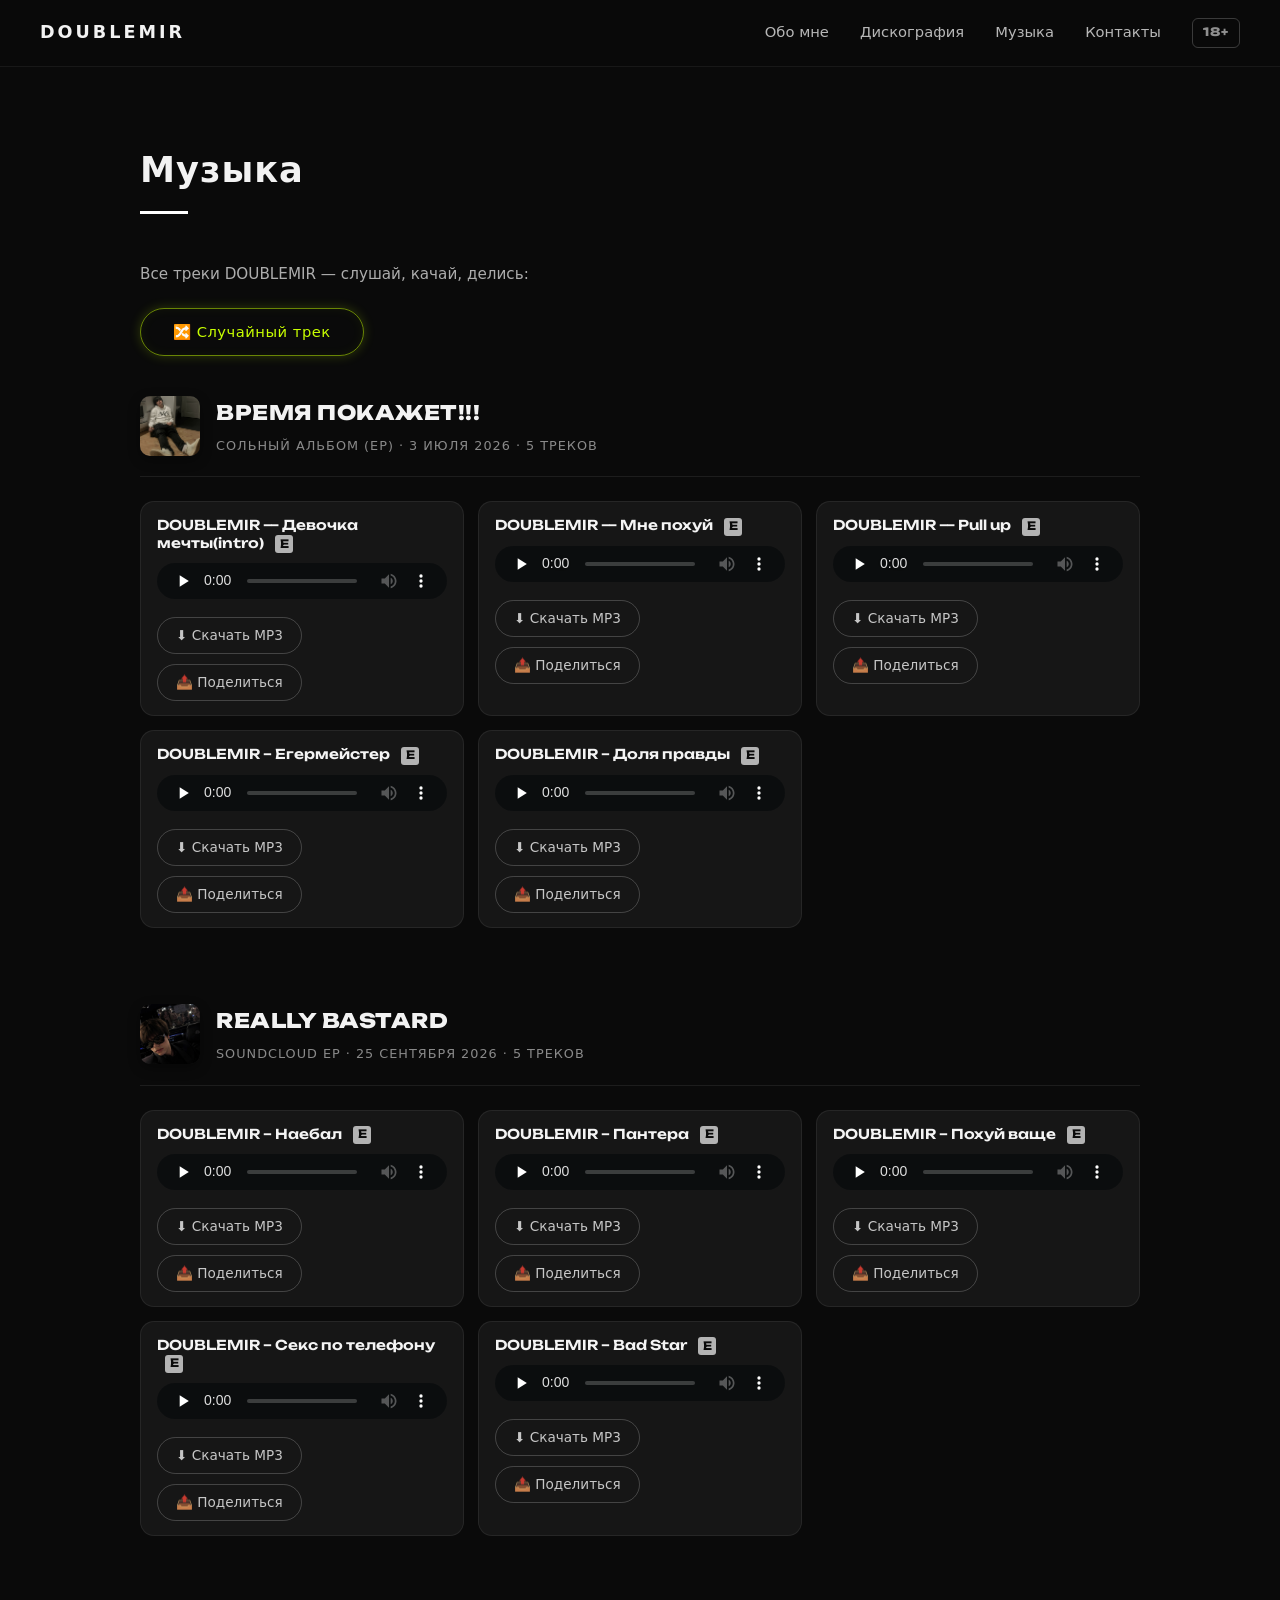
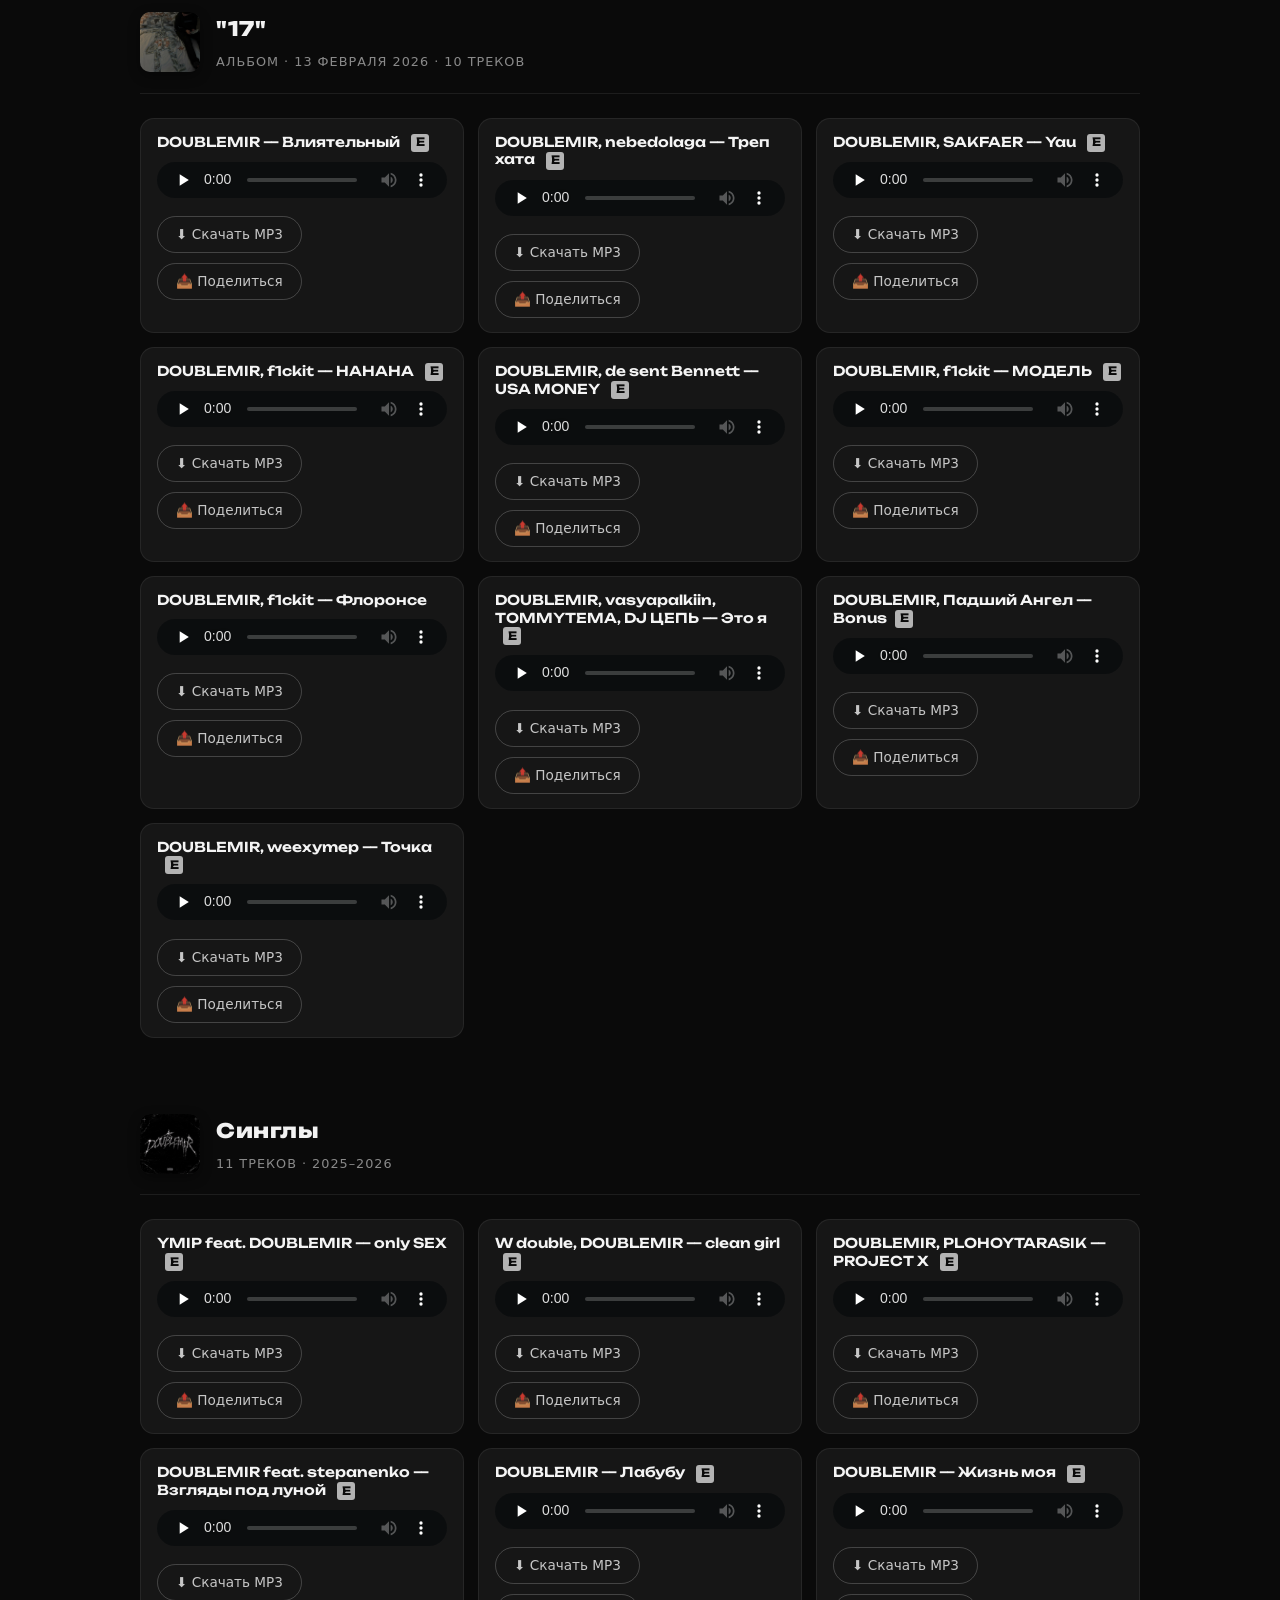
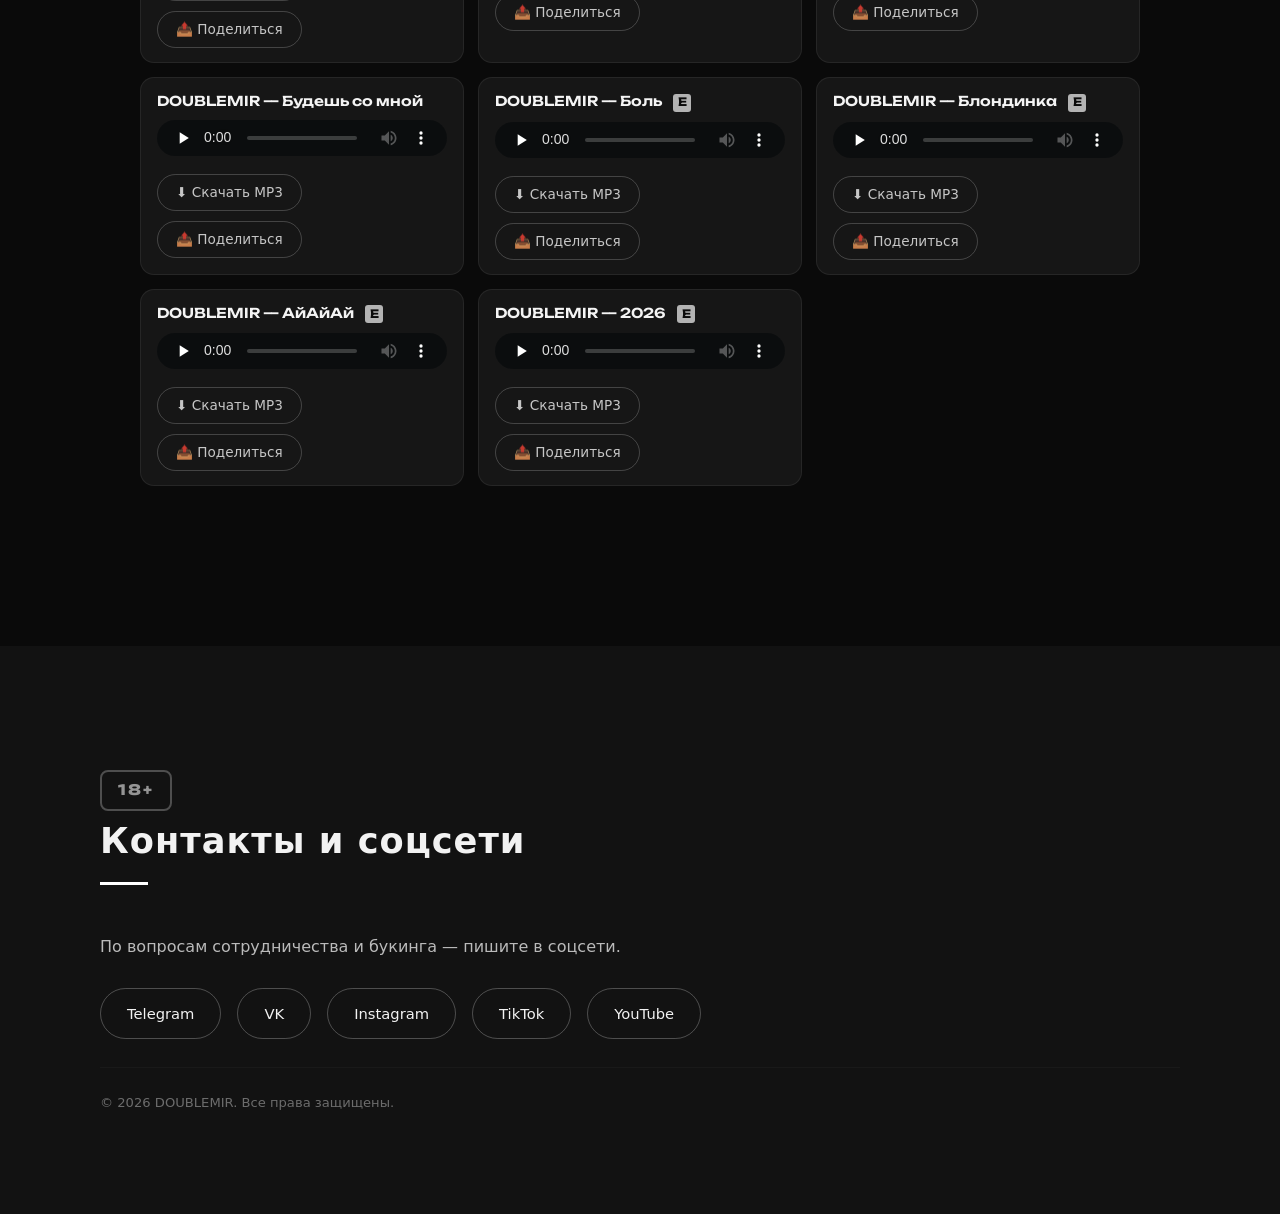
==== music.html @ ebfa1e66 "Update music.html" ====
<!DOCTYPE html>
<html lang="ru">
<head>
  <meta charset="UTF-8">
  <meta name="robots" content="noindex, nofollow">
  <meta name="rating" content="mature">
  <meta itemprop="minAge" content="18">
  <meta name="viewport" content="width=device-width, initial-scale=1.0">
  <title>Музыка — DOUBLEMIR INFO</title>
  <meta name="description" content="Слушать все треки DOUBLEMIR INFO. Скачать MP3, поделиться.">
  <link rel="preconnect" href="https://fonts.googleapis.com">
  <link rel="preconnect" href="https://fonts.gstatic.com" crossorigin>
  <link href="https://fonts.googleapis.com/css2?family=Unbounded:wght@400;600;800;900&family=Inter:wght@400;500;600&display=swap" rel="stylesheet">
  <link rel="stylesheet" href="style.css">
</head>
<body>
<div class="scroll-progress"></div>

<!-- ШАПКА -->
<header class="nav">
  <a href="index.html" class="logo">DOUBLEMIR</a>
  <nav>
    <a href="index.html#about">Обо мне</a>
    <a href="index.html#discography">Дискография</a>
    <a href="music.html">Музыка</a>
    <a href="index.html#contact">Контакты</a>
    <span class="age-mark-nav">18+</span>
  </nav>
</header>

<!-- МУЗЫКА -->
<section class="section reveal" style="padding-top: 140px;">
  <h2>Музыка</h2>
  <p class="platforms-label">Все треки DOUBLEMIR — слушай, качай, делись:</p>
  <button id="randomTrack" class="random-btn">🔀 Случайный трек</button>

 <!-- ВРЕМЯ ПОКАЖЕТ!!! -->
  <div class="album-block">
    <div class="album-header">
      <div class="album-header-cover">
        <img src="img/m1000x1000 (1).jpg" alt="Обложка ВРЕМЯ ПОКАЖЕТ!!!">
      </div>
      <div class="album-header-info">
        <h3>ВРЕМЯ ПОКАЖЕТ!!!</h3>
        <p class="album-meta">Сольный альбом (EP) · 3 июля 2026 · 5 треков</p>
      </div>
    </div>
    <div class="tracklist">
      <div class="track" id="devochka mechty (Intro)">
        <p class="track-title">DOUBLEMIR — Девочка мечты(intro) <span class="explicit">E</span></p>
        <p class="track-plays" data-plays-for="devochka mechty (Intro)"></p>
        <div class="eq"><span></span><span></span><span></span><span></span></div>
        <audio controls preload="none"><source src="audio2/DOUBLEMIR — Девочка мечты.mp3" type="audio/mpeg"></audio>
        <a href="audio2/DOUBLEMIR — Девочка мечты.mp3" download="DOUBLEMIR — Девочка мечты.mp3" class="download-btn">⬇ Скачать MP3</a>
        <button class="share-btn" onclick="shareTrack('Девочка мечты(intro)')">📤 Поделиться</button>
      </div>
      <div class="track" id="mne poxyi">
        <p class="track-title">DOUBLEMIR — Мне похуй <span class="explicit">E</span></p>
        <p class="track-plays" data-plays-for="mne poxyi"></p>
        <div class="eq"><span></span><span></span><span></span><span></span></div>
        <audio controls preload="none"><source src="audio2/DOUBLEMIR — Мне похуй.mp3" type="audio/mpeg"></audio>
        <a href="audio2/DOUBLEMIR — Мне похуй.mp3" download="DOUBLEMIR — Мне похуй.mp3" class="download-btn">⬇ Скачать MP3</a>
        <button class="share-btn" onclick="shareTrack('Мне похуй')">📤 Поделиться</button>
      </div>
      <div class="track" id="Pull Up">
        <p class="track-title">DOUBLEMIR — Pull up <span class="explicit">E</span></p>
        <p class="track-plays" data-plays-for="Pull Up"></p>
        <div class="eq"><span></span><span></span><span></span><span></span></div>
        <audio controls preload="none"><source src="audio2/DOUBLEMIR — Pull up.mp3" type="audio/mpeg"></audio>
        <a href="audio2/DOUBLEMIR — Pull up.mp3" download="DOUBLEMIR — Pull up.mp3" class="download-btn">⬇ Скачать MP3</a>
        <button class="share-btn" onclick="shareTrack('Pull Up')">📤 Поделиться</button>
      </div>
      <div class="track" id="jagermeister">
        <p class="track-title">DOUBLEMIR – Егермейстер <span class="explicit">E</span></p>
        <p class="track-plays" data-plays-for="jagermeister"></p>
        <div class="eq"><span></span><span></span><span></span><span></span></div>
        <audio controls preload="none"><source src="audio2/DOUBLEMIR — Егермейстер.mp3" type="audio/mpeg"></audio>
        <a href="audio2/DOUBLEMIR — Егермейстер.mp3" download="DOUBLEMIR — Егермейстер.mp3" class="download-btn">⬇ Скачать MP3</a>
        <button class="share-btn" onclick="shareTrack('Егермейстер')">📤 Поделиться</button>
      </div>
      <div class="track" id="dolya-pravdy">
        <p class="track-title">DOUBLEMIR – Доля правды <span class="explicit">E</span></p>
        <p class="track-plays" data-plays-for="dolya-pravdy"></p>
        <div class="eq"><span></span><span></span><span></span><span></span></div>
        <audio controls preload="none"><source src="audio2/DOUBLEMIR — Доля правды.mp3" type="audio/mpeg"></audio>
        <a href="audio2/DOUBLEMIR — Доля правды.mp3" download="DOUBLEMIR — Доля правды.mp3" class="download-btn">⬇ Скачать MP3</a>
        <button class="share-btn" onclick="shareTrack('Доля правды')">📤 Поделиться</button>
      </div>
    </div>
  </div>

  <!-- REALLY BASTARD -->
  <div class="album-block">
    <div class="album-header">
      <div class="album-header-cover">
        <img src="img/54452604-b8d2-4164-8fcb-5f3a66c9eb6f.jpg" alt="Обложка REALLY BASTARD">
      </div>
      <div class="album-header-info">
        <h3>REALLY BASTARD</h3>
        <p class="album-meta">SoundCloud EP · 25 сентября 2026 · 5 треков</p>
      </div>
    </div>
    <div class="tracklist">
      <div class="track" id="naebal">
        <p class="track-title">DOUBLEMIR – Наебал <span class="explicit">E</span></p>
        <p class="track-plays" data-plays-for="naebal"></p>
        <div class="eq"><span></span><span></span><span></span><span></span></div>
        <audio controls preload="none"><source src="audio2/DOUBLEMIR – Наебал.mp3" type="audio/mpeg"></audio>
        <a href="audio2/DOUBLEMIR – Наебал.mp3" download="DOUBLEMIR – Наебал.mp3" class="download-btn">⬇ Скачать MP3</a>
        <button class="share-btn" onclick="shareTrack('Наебал')">📤 Поделиться</button>
      </div>
      <div class="track" id="pantera">
        <p class="track-title">DOUBLEMIR – Пантера <span class="explicit">E</span></p>
        <p class="track-plays" data-plays-for="pantera"></p>
        <div class="eq"><span></span><span></span><span></span><span></span></div>
        <audio controls preload="none"><source src="audio2/DOUBLEMIR – Пантера.mp3" type="audio/mpeg"></audio>
        <a href="audio2/DOUBLEMIR – Пантера.mp3" download="DOUBLEMIR – Пантера.mp3" class="download-btn">⬇ Скачать MP3</a>
        <button class="share-btn" onclick="shareTrack('Пантера')">📤 Поделиться</button>
      </div>
      <div class="track" id="pohuy-vashe">
        <p class="track-title">DOUBLEMIR – Похуй ваще <span class="explicit">E</span></p>
        <p class="track-plays" data-plays-for="pohuy-vashe"></p>
        <div class="eq"><span></span><span></span><span></span><span></span></div>
        <audio controls preload="none"><source src="audio1/DOUBLEMIR – Похуй ваще.mp3" type="audio/mpeg"></audio>
        <a href="audio1/DOUBLEMIR – Похуй ваще.mp3" download="DOUBLEMIR – Похуй ваще.mp3" class="download-btn">⬇ Скачать MP3</a>
        <button class="share-btn" onclick="shareTrack('Похуй ваще')">📤 Поделиться</button>
      </div>
      <div class="track" id="sex-phone">
        <p class="track-title">DOUBLEMIR – Секс по телефону <span class="explicit">E</span></p>
        <p class="track-plays" data-plays-for="sex-phone"></p>
        <div class="eq"><span></span><span></span><span></span><span></span></div>
        <audio controls preload="none"><source src="audio1/DOUBLEMIR – Секс по телефону.mp3" type="audio/mpeg"></audio>
        <a href="audio1/DOUBLEMIR – Секс по телефону.mp3" download="DOUBLEMIR – Секс по телефону.mp3" class="download-btn">⬇ Скачать MP3</a>
        <button class="share-btn" onclick="shareTrack('Секс по телефону')">📤 Поделиться</button>
      </div>
      <div class="track" id="bad-star">
        <p class="track-title">DOUBLEMIR – Bad Star <span class="explicit">E</span></p>
        <p class="track-plays" data-plays-for="bad-star"></p>
        <div class="eq"><span></span><span></span><span></span><span></span></div>
        <audio controls preload="none"><source src="audio2/DOUBLEMIR – Bad Star.mp3" type="audio/mpeg"></audio>
        <a href="audio2/DOUBLEMIR – Bad Star.mp3" download="DOUBLEMIR – Bad Star.mp3" class="download-btn">⬇ Скачать MP3</a>
        <button class="share-btn" onclick="shareTrack('Bad Star')">📤 Поделиться</button>
      </div>
    </div>
  </div>

 <!-- "17" -->
  <div class="album-block">
    <div class="album-header">
      <div class="album-header-cover">
        <img src="img/m1000x1000 (5).jpg" alt="Альбом "17" ">
      </div>
      <div class="album-header-info">
        <h3>"17"</h3>
        <p class="album-meta"> Альбом · 13 февраля 2026 · 10 треков </p>
      </div>
    </div>
    <div class="tracklist">
      <div class="track" id="vliyatelny">
        <p class="track-title">DOUBLEMIR — Влиятельный <span class="explicit">E</span></p>
        <p class="track-plays" data-plays-for="vliyatelny"></p>
        <div class="eq"><span></span><span></span><span></span><span></span></div>
        <audio controls preload="none"><source src="audio2/DOUBLEMIR — Влиятельный.mp3" type="audio/mpeg"></audio>
        <a href="audio2/DOUBLEMIR — Влиятельный.mp3" download="DOUBLEMIR — Влиятельный.mp3" class="download-btn">⬇ Скачать MP3</a>
        <button class="share-btn" onclick="shareTrack('Влиятельный')">📤 Поделиться</button>
      </div>
      <div class="track" id="Trap-hata">
        <p class="track-title">DOUBLEMIR, nebedolaga — Треп хата <span class="explicit">E</span></p>
        <p class="track-plays" data-plays-for="Trap-hata"></p>
        <div class="eq"><span></span><span></span><span></span><span></span></div>
        <audio controls preload="none"><source src="audio1/DOUBLEMIR, nebedolaga — Треп хата.mp3" type="audio/mpeg"></audio>
        <a href="audio1/DOUBLEMIR, nebedolaga — Треп хата.mp3" download="DOUBLEMIR, nebedolaga — Треп хата.mp3" class="download-btn">⬇ Скачать MP3</a>
        <button class="share-btn" onclick="shareTrack('Треп хата')">📤 Поделиться</button>
      </div>
      <div class="track" id="Yau">
        <p class="track-title">DOUBLEMIR, SAKFAER — Yau <span class="explicit">E</span></p>
        <p class="track-plays" data-plays-for="Yau"></p>
        <div class="eq"><span></span><span></span><span></span><span></span></div>
        <audio controls preload="none"><source src="audio1/DOUBLEMIR, SAKFAER — Yau.mp3" type="audio/mpeg"></audio>
        <a href="audio1/DOUBLEMIR, SAKFAER — Yau.mp3" download="DOUBLEMIR, SAKFAER — Yau.mp3" class="download-btn">⬇ Скачать MP3</a>
        <button class="share-btn" onclick="shareTrack('Yau')">📤 Поделиться</button>
      </div>
      <div class="track" id="HAHAHA">
        <p class="track-title">DOUBLEMIR, f1ckit — HAHAHA <span class="explicit">E</span></p>
        <p class="track-plays" data-plays-for="HAHAHA"></p>
        <div class="eq"><span></span><span></span><span></span><span></span></div>
        <audio controls preload="none"><source src="audio1/DOUBLEMIR, f1ckit — HAHAHA.mp3" type="audio/mpeg"></audio>
        <a href="audio1/DOUBLEMIR, f1ckit — HAHAHA.mp3" download="DOUBLEMIR, f1ckit — HAHAHA.mp3" class="download-btn">⬇ Скачать MP3</a>
        <button class="share-btn" onclick="shareTrack('HAHAHA')">📤 Поделиться</button>
      </div>
      <div class="track" id="USA-MONEY">
        <p class="track-title">DOUBLEMIR, de sent Bennett — USA MONEY <span class="explicit">E</span></p>
        <p class="track-plays" data-plays-for="USA-MONEY"></p>
        <div class="eq"><span></span><span></span><span></span><span></span></div>
        <audio controls preload="none"><source src="audio1/DOUBLEMIR, de sent Bennett — USA MONEY.mp3" type="audio/mpeg"></audio>
        <a href="audio1/DOUBLEMIR, de sent Bennett — USA MONEY.mp3" download="DOUBLEMIR, de sent Bennett — USA MONEY.mp3" class="download-btn">⬇ Скачать MP3</a>
        <button class="share-btn" onclick="shareTrack('USA MONEY')">📤 Поделиться</button>
      </div>
      <div class="track" id="Model">
        <p class="track-title">DOUBLEMIR, f1ckit — МОДЕЛЬ <span class="explicit">E</span></p>
        <p class="track-plays" data-plays-for="Model"></p>
        <div class="eq"><span></span><span></span><span></span><span></span></div>
        <audio controls preload="none"><source src="audio1/DOUBLEMIR, f1ckit — МОДЕЛЬ.mp3" type="audio/mpeg"></audio>
        <a href="audio1/DOUBLEMIR, f1ckit — МОДЕЛЬ.mp3" download="DOUBLEMIR, f1ckit — МОДЕЛЬ.mp3" class="download-btn">⬇ Скачать MP3</a>
        <button class="share-btn" onclick="shareTrack('МОДЕЛЬ')">📤 Поделиться</button>
      </div>
      <div class="track" id="floronce">
        <p class="track-title">DOUBLEMIR, f1ckit — Флоронсе</p>
        <p class="track-plays" data-plays-for="floronce"></p>
        <div class="eq"><span></span><span></span><span></span><span></span></div>
        <audio controls preload="none"><source src="audio1/DOUBLEMIR, f1ckit — Флоронсе.mp3" type="audio/mpeg"></audio>
        <a href="audio1/DOUBLEMIR, f1ckit — Флоронсе.mp3" download="DOUBLEMIR, f1ckit — Флоронсе.mp3" class="download-btn">⬇ Скачать MP3</a>
        <button class="share-btn" onclick="shareTrack('Флоронсе')">📤 Поделиться</button>
      </div>
      <div class="track" id="Eto-Ya">
        <p class="track-title">DOUBLEMIR, vasyapalkiin, TOMMYTEMA, DJ ЦЕПЬ — Это я <span class="explicit">E</span></p>
        <p class="track-plays" data-plays-for="Eto-Ya"></p>
        <div class="eq"><span></span><span></span><span></span><span></span></div>
        <audio controls preload="none"><source src="audio1/DOUBLEMIR, vasyapalkiin, TOMMYTEMA, DJ ЦЕПЬ — Это я.mp3" type="audio/mpeg"></audio>
        <a href="audio1/DOUBLEMIR, vasyapalkiin, TOMMYTEMA, DJ ЦЕПЬ — Это я.mp3" download="DOUBLEMIR, vasyapalkiin, TOMMYTEMA, DJ ЦЕПЬ — Это я.mp3" class="download-btn">⬇ Скачать MP3</a>
        <button class="share-btn" onclick="shareTrack('Это я')">📤 Поделиться</button>
      </div>
      <div class="track" id="Bonus">
        <p class="track-title">DOUBLEMIR, Падший Ангел — Bonus<span class="explicit">E</span></p>
        <p class="track-plays" data-plays-for="Bonus"></p>
        <div class="eq"><span></span><span></span><span></span><span></span></div>
        <audio controls preload="none"><source src="audio1/DOUBLEMIR, Падший Ангел — Bonus.mp3" type="audio/mpeg"></audio>
        <a href="audio1/DOUBLEMIR, Падший Ангел — Bonus.mp3" download="DOUBLEMIR, Падший Ангел — Bonus.mp3" class="download-btn">⬇ Скачать MP3</a>
        <button class="share-btn" onclick="shareTrack('Bonus')">📤 Поделиться</button>
      </div>
      <div class="track" id="Tochka">
        <p class="track-title">DOUBLEMIR, weexymep — Точка <span class="explicit">E</span></p>
        <p class="track-plays" data-plays-for="Tochka"></p>
        <div class="eq"><span></span><span></span><span></span><span></span></div>
        <audio controls preload="none"><source src="audio1/DOUBLEMIR, weexymep — Точка.mp3" type="audio/mpeg"></audio>
        <a href="audio1/DOUBLEMIR, weexymep — Точка.mp3" download="DOUBLEMIR, weexymep — Точка.mp3" class="download-btn">⬇ Скачать MP3</a>
        <button class="share-btn" onclick="shareTrack('Точка')">📤 Поделиться</button>
      </div>
    </div>
  </div>


  <!-- СИНГЛЫ -->
  <div class="album-block">
    <div class="album-header">
      <div class="album-header-cover">
        <img src="img/02a296e0-8867-411d-be57-127badee07aa.jpg" alt="Синглы DOUBLEMIR INFO">
      </div>
      <div class="album-header-info">
        <h3>Синглы</h3>
        <p class="album-meta">11 треков · 2025–2026</p>
      </div>
    </div>
    <div class="tracklist">
      <div class="track" id="only-sex">
        <p class="track-title">YMIP feat. DOUBLEMIR — only SEX <span class="explicit">E</span></p>
        <p class="track-plays" data-plays-for="only-sex"></p>
        <div class="eq"><span></span><span></span><span></span><span></span></div>
        <audio controls preload="none"><source src="audio1/YMIP feat. DOUBLEMIR — only SEX.mp3" type="audio/mpeg"></audio>
        <a href="audio1/YMIP feat. DOUBLEMIR — only SEX.mp3" download="DOUBLEMIR - only SEX.mp3" class="download-btn">⬇ Скачать MP3</a>
        <button class="share-btn" onclick="shareTrack('YMIP feat. DOUBLEMIR — only SEX')">📤 Поделиться</button>
      </div>
      <div class="track" id="clean-girl">
        <p class="track-title">W double, DOUBLEMIR — clean girl <span class="explicit">E</span></p>
        <p class="track-plays" data-plays-for="clean-girl"></p>
        <div class="eq"><span></span><span></span><span></span><span></span></div>
        <audio controls preload="none"><source src="audio1/W double, DOUBLEMIR — clean girl.mp3" type="audio/mpeg"></audio>
        <a href="audio1/W double, DOUBLEMIR — clean girl.mp3" download="DOUBLEMIR - clean girl.mp3" class="download-btn">⬇ Скачать MP3</a>
        <button class="share-btn" onclick="shareTrack('W double, DOUBLEMIR — clean girl')">📤 Поделиться</button>
      </div>
      <div class="track" id="project-x">
        <p class="track-title">DOUBLEMIR, PLOHOYTARASIK — PROJECT X <span class="explicit">E</span></p>
        <p class="track-plays" data-plays-for="project-x"></p>
        <div class="eq"><span></span><span></span><span></span><span></span></div>
        <audio controls preload="none"><source src="audio1/DOUBLEMIR, PLOHOYTARASIK — PROJECT X.mp3" type="audio/mpeg"></audio>
        <a href="audio1/DOUBLEMIR, PLOHOYTARASIK — PROJECT X.mp3" download="DOUBLEMIR - PROJECT X.mp3" class="download-btn">⬇ Скачать MP3</a>
        <button class="share-btn" onclick="shareTrack('DOUBLEMIR, PLOHOYTARASIK — PROJECT X')">📤 Поделиться</button>
      </div>
      <div class="track" id="vzglyady">
        <p class="track-title">DOUBLEMIR feat. stepanenko — Взгляды под луной <span class="explicit">E</span></p>
        <p class="track-plays" data-plays-for="vzglyady"></p>
        <div class="eq"><span></span><span></span><span></span><span></span></div>
        <audio controls preload="none"><source src="audio1/DOUBLEMIR feat. stepanenko — Взгляды под луной.mp3" type="audio/mpeg"></audio>
        <a href="audio1/DOUBLEMIR feat. stepanenko — Взгляды под луной.mp3" download="DOUBLEMIR - Взгляды под луной.mp3" class="download-btn">⬇ Скачать MP3</a>
        <button class="share-btn" onclick="shareTrack('DOUBLEMIR feat. stepanenko — Взгляды под луной')">📤 Поделиться</button>
      </div>
      <div class="track" id="labubu">
        <p class="track-title">DOUBLEMIR — Лабубу <span class="explicit">E</span></p>
        <p class="track-plays" data-plays-for="labubu"></p>
        <div class="eq"><span></span><span></span><span></span><span></span></div>
        <audio controls preload="none"><source src="audio2/DOUBLEMIR — Лабубу.mp3" type="audio/mpeg"></audio>
        <a href="audio2/DOUBLEMIR — Лабубу.mp3" download="DOUBLEMIR - Лабубу.mp3" class="download-btn">⬇ Скачать MP3</a>
        <button class="share-btn" onclick="shareTrack('Лабубу')">📤 Поделиться</button>
      </div>
      <div class="track" id="zhizn-moya">
        <p class="track-title">DOUBLEMIR — Жизнь моя <span class="explicit">E</span></p>
        <p class="track-plays" data-plays-for="zhizn-moya"></p>
        <div class="eq"><span></span><span></span><span></span><span></span></div>
        <audio controls preload="none"><source src="audio2/DOUBLEMIR — Жизнь моя.mp3" type="audio/mpeg"></audio>
        <a href="audio2/DOUBLEMIR — Жизнь моя.mp3" download="DOUBLEMIR - Жизнь моя.mp3" class="download-btn">⬇ Скачать MP3</a>
        <button class="share-btn" onclick="shareTrack('Жизнь моя')">📤 Поделиться</button>
      </div>
      <div class="track" id="budes-so-mnoy">
        <p class="track-title">DOUBLEMIR — Будешь со мной</p>
        <p class="track-plays" data-plays-for="budes-so-mnoy"></p>
        <div class="eq"><span></span><span></span><span></span><span></span></div>
        <audio controls preload="none"><source src="audio2/DOUBLEMIR — Будешь со мной.mp3" type="audio/mpeg"></audio>
        <a href="audio2/DOUBLEMIR — Будешь со мной.mp3" download="DOUBLEMIR - Будешь со мной.mp3" class="download-btn">⬇ Скачать MP3</a>
        <button class="share-btn" onclick="shareTrack('Будешь со мной')">📤 Поделиться</button>
      </div>
      <div class="track" id="bol">
        <p class="track-title">DOUBLEMIR — Боль <span class="explicit">E</span></p>
        <p class="track-plays" data-plays-for="bol"></p>
        <div class="eq"><span></span><span></span><span></span><span></span></div>
        <audio controls preload="none"><source src="audio2/DOUBLEMIR — Боль.mp3" type="audio/mpeg"></audio>
        <a href="audio2/DOUBLEMIR — Боль.mp3" download="DOUBLEMIR - Боль.mp3" class="download-btn">⬇ Скачать MP3</a>
        <button class="share-btn" onclick="shareTrack('Боль')">📤 Поделиться</button>
      </div>
      <div class="track" id="blondinka">
        <p class="track-title">DOUBLEMIR — Блондинка <span class="explicit">E</span></p>
        <p class="track-plays" data-plays-for="blondinka"></p>
        <div class="eq"><span></span><span></span><span></span><span></span></div>
        <audio controls preload="none"><source src="audio2/DOUBLEMIR — Блондинка.mp3" type="audio/mpeg"></audio>
        <a href="audio2/DOUBLEMIR — Блондинка.mp3" download="DOUBLEMIR - Блондинка.mp3" class="download-btn">⬇ Скачать MP3</a>
        <button class="share-btn" onclick="shareTrack('Блондинка')">📤 Поделиться</button>
      </div>
      <div class="track" id="ay-ay-ay">
        <p class="track-title">DOUBLEMIR — АйАйАй <span class="explicit">E</span></p>
        <p class="track-plays" data-plays-for="ay-ay-ay"></p>
        <div class="eq"><span></span><span></span><span></span><span></span></div>
        <audio controls preload="none"><source src="audio2/DOUBLEMIR — АЙ АЙ АЙ.mp3" type="audio/mpeg"></audio>
        <a href="audio2/DOUBLEMIR — АЙ АЙ АЙ.mp3" download="DOUBLEMIR — АЙ АЙ АЙ.mp3" class="download-btn">⬇ Скачать MP3</a>
        <button class="share-btn" onclick="shareTrack('АйАйАй')">📤 Поделиться</button>
      </div>
      <div class="track" id="2026">
        <p class="track-title">DOUBLEMIR — 2026 <span class="explicit">E</span></p>
        <p class="track-plays" data-plays-for="2026"></p>
        <div class="eq"><span></span><span></span><span></span><span></span></div>
        <audio controls preload="none"><source src="audio2/DOUBLEMIR — 2026.mp3" type="audio/mpeg"></audio>
        <a href="audio2/DOUBLEMIR — 2026.mp3" download="DOUBLEMIR - 2026.mp3" class="download-btn">⬇ Скачать MP3</a>
        <button class="share-btn" onclick="shareTrack('2026')">📤 Поделиться</button>
      </div>
    </div>
  </div>

</section>

<!-- ФУТЕР -->
<footer id="contact" class="section dark reveal">
  <p class="age-mark">18+</p>
  <h2>Контакты и соцсети</h2>
  <p class="contact-text">По вопросам сотрудничества и букинга — пишите в соцсети.</p>
  <div class="socials">
    <a href="https://t.me/doublemir" target="_blank" rel="noopener">Telegram</a>
    <a href="https://vk.ru/doublemir" target="_blank" rel="noopener">VK</a>
    <a href="https://www.instagram.com/doublemir_official" target="_blank" rel="noopener">Instagram</a>
    <a href="https://www.tiktok.com/@doublemir1" target="_blank" rel="noopener">TikTok</a>
    <a href="https://youtube.com/@doublemir" target="_blank" rel="noopener">YouTube</a>
  </div>
  <p class="copy">© 2026 DOUBLEMIR. Все права защищены.</p>
</footer>

<button id="toTop" aria-label="Наверх">↑</button>

<!-- СКРИПТЫ -->
<script>
  const players = document.querySelectorAll('audio');
  players.forEach(player => {
    player.addEventListener('play', () => {
      players.forEach(other => {
        if (other !== player) {
          other.pause();
          other.currentTime = 0;
        }
      });
    });
  });
</script>

<script>
  if ('scrollRestoration' in history) {
    history.scrollRestoration = 'manual';
  }

  const revealElements = document.querySelectorAll('.reveal');
  const observer = new IntersectionObserver((entries) => {
    entries.forEach(entry => {
      if (entry.isIntersecting) {
        entry.target.classList.add('visible');
        observer.unobserve(entry.target);
      }
    });
  }, { threshold: 0.15 });
  revealElements.forEach(el => observer.observe(el));

  const progressBar = document.querySelector('.scroll-progress');
  if (progressBar) {
    window.addEventListener('scroll', () => {
      const h = document.documentElement.scrollHeight - window.innerHeight;
      const p = h > 0 ? (window.scrollY / h) * 100 : 0;
      progressBar.style.width = p + '%';
    });
  }

  const toTop = document.getElementById('toTop');
  if (toTop) {
    window.addEventListener('scroll', () => {
      toTop.classList.toggle('show', window.scrollY > 500);
    });
    toTop.addEventListener('click', () => {
      window.scrollTo({ top: 0, behavior: 'smooth' });
    });
  }

  document.querySelectorAll('.track').forEach(track => {
    const audio = track.querySelector('audio');
    if (!audio) return;
    audio.addEventListener('play', () => {
      document.querySelectorAll('.track.playing').forEach(t => t.classList.remove('playing'));
      track.classList.add('playing');
    });
    audio.addEventListener('pause', () => track.classList.remove('playing'));
    audio.addEventListener('ended', () => track.classList.remove('playing'));
  });

  document.querySelectorAll('.track').forEach(track => {
    const audio = track.querySelector('audio');
    const counter = track.querySelector('.track-plays');
    if (!audio || !counter) return;
    const key = 'plays_' + counter.dataset.playsFor;
    const saved = localStorage.getItem(key);
    if (saved) counter.textContent = 'Вы слушали ' + saved + ' раз';
    audio.addEventListener('ended', () => {
      const current = parseInt(localStorage.getItem(key) || '0', 10) + 1;
      localStorage.setItem(key, current);
      counter.textContent = 'Вы слушали ' + current + ' раз';
    });
  });

  (function () {
    const logo = document.querySelector('.logo');
    if (!logo) return;
    let clicks = 0;
    let timer = null;
    logo.style.cursor = 'pointer';
    logo.style.userSelect = 'none';
    logo.addEventListener('click', () => {
      clicks++;
      clearTimeout(timer);
      timer = setTimeout(() => { clicks = 0; }, 3000);
      if (clicks === 5) {
        clicks = 0;
        clearTimeout(timer);
        triggerEasterEgg();
      }
    });

    function triggerEasterEgg() {
      document.body.style.transition = 'filter 0.4s ease';
      document.body.style.filter = 'invert(1) hue-rotate(180deg)';
      const hero = document.querySelector('.hero') || document.querySelector('.section');
      if (!hero) return;
      hero.scrollIntoView({ behavior: 'instant', block: 'start' });

      setTimeout(() => {
        const heroRect = hero.getBoundingClientRect();
        const isMobile = window.innerWidth < 700;
        const zoneLeft = heroRect.left;
        const zoneRight = heroRect.right;
        const zoneTop = heroRect.top;
        const zoneBottom = heroRect.bottom;
        const zoneW = zoneRight - zoneLeft;
        const zoneH = zoneBottom - zoneTop;
        const fontSize = isMobile ? 22 : 40;
        const itemW = fontSize * 3.2;
        const itemH = fontSize * 1.4;
        const pad = 14;
        const total = isMobile ? 8 : 16;
        const placed = [];
        const overlay = document.createElement('div');
        overlay.style.cssText = 'position:fixed;inset:0;pointer-events:none;z-index:999999;overflow:hidden;';
        document.body.appendChild(overlay);

        let attempts = 0;
        while (placed.length < total && attempts < 800) {
          attempts++;
          const x = zoneLeft + itemW / 2 + Math.random() * (zoneW - itemW);
          const y = zoneTop + itemH / 2 + Math.random() * (zoneH - itemH);
          let collision = false;
          for (const p of placed) {
            if (Math.abs(x - p.x) < itemW + pad && Math.abs(y - p.y) < itemH + pad) {
              collision = true;
              break;
            }
          }
          if (!collision) placed.push({ x, y });
        }
        placed.sort(() => Math.random() - 0.5);
        placed.forEach((pos, i) => {
          const el = document.createElement('div');
          el.textContent = 'GOAT';
          el.style.position = 'fixed';
          el.style.left = pos.x + 'px';
          el.style.top = pos.y + 'px';
          el.style.fontFamily = "'Unbounded', sans-serif";
          el.style.fontSize = fontSize + 'px';
          el.style.fontWeight = '900';
          el.style.letterSpacing = '4px';
          el.style.color = '#c8ff00';
          el.style.textShadow = '0 0 25px rgba(200,255,0,0.95), 0 0 50px rgba(200,255,0,0.6)';
          el.style.opacity = '0';
          el.style.transform = 'translate(-50%, -50%) scale(0.2) rotate(' + (Math.random() * 80 - 40) + 'deg)';
          el.style.transition = 'opacity 0.4s ease, transform 0.8s cubic-bezier(0.34,1.56,0.64,1)';
          el.style.whiteSpace = 'nowrap';
          el.style.pointerEvents = 'none';
          el.style.zIndex = '999999';
          overlay.appendChild(el);
          setTimeout(() => {
            el.style.opacity = '1';
            el.style.transform = 'translate(-50%, -50%) scale(1) rotate(' + (Math.random() * 80 - 40) + 'deg)';
          }, i * 80 + Math.random() * 120);
        });
        setTimeout(() => {
          document.body.style.filter = '';
          overlay.style.transition = 'opacity 0.5s';
          overlay.style.opacity = '0';
          setTimeout(() => overlay.remove(), 500);
        }, 2500);
      }, 50);
    }
  })();

  let shuffleMode = false;
  let shuffleQueue = [];
  let switching = false;

  function getAllTracks() {
    return Array.from(document.querySelectorAll('.track'));
  }

  function playTrackAuto(track) {
    if (!track) return;
    switching = true;
    track.scrollIntoView({ behavior: 'smooth', block: 'center' });
    document.querySelectorAll('audio').forEach(a => {
      if (a !== track.querySelector('audio')) {
        a.pause();
        a.currentTime = 0;
      }
    });
    setTimeout(() => {
      const audio = track.querySelector('audio');
      if (audio) {
        audio.currentTime = 0;
        audio.play().catch(() => {});
      }
      switching = false;
    }, 500);
  }

  function shuffleArray(arr) {
    const a = arr.slice();
    for (let i = a.length - 1; i > 0; i--) {
      const j = Math.floor(Math.random() * (i + 1));
      [a[i], a[j]] = [a[j], a[i]];
    }
    return a;
  }

  getAllTracks().forEach(track => {
    const audio = track.querySelector('audio');
    if (!audio) return;
    audio.addEventListener('ended', () => {
      if (switching) return;
      const tracks = getAllTracks();
      if (shuffleMode) {
        let next = shuffleQueue.shift();
        if (!next) {
          const others = tracks.filter(t => t !== track);
          shuffleQueue = shuffleArray(others);
          next = shuffleQueue.shift();
        }
        playTrackAuto(next || tracks[0]);
      } else {
        const idx = tracks.indexOf(track);
        const next = tracks[idx + 1] || tracks[0];
        playTrackAuto(next);
      }
    });
  });

  const randomBtn = document.getElementById('randomTrack');
  if (randomBtn) {
    const newBtn = randomBtn.cloneNode(true);
    randomBtn.parentNode.replaceChild(newBtn, randomBtn);
    newBtn.addEventListener('click', () => {
      shuffleMode = true;
      const tracks = getAllTracks();
      if (!tracks.length) return;
      const first = tracks[Math.floor(Math.random() * tracks.length)];
      const others = tracks.filter(t => t !== first);
      shuffleQueue = shuffleArray(others);
      playTrackAuto(first);
    });
  }

  /* Выключаем shuffle ТОЛЬКО при клике на название трека */
getAllTracks().forEach(track => {
  const title = track.querySelector('.track-title');
  if (!title) return;
  title.addEventListener('click', () => {
    shuffleMode = false;
    shuffleQueue = [];
    const btn = document.getElementById('randomTrack');
    if (btn) btn.classList.remove('active');
  });
});

  function shareTrack(trackName) {
    const anchorMap = {
      'Наебал': 'naebal',
      'Пантера': 'pantera',
      'Похуй ваще': 'pohuy-vashe',
      'Секс по телефону': 'sex-phone',
      'Bad Star': 'bad-star',
      'YMIP feat. DOUBLEMIR — only SEX': 'only-sex',
      'W double, DOUBLEMIR — clean girl': 'clean-girl',
      'DOUBLEMIR, PLOHOYTARASIK — PROJECT X': 'project-x',
      'DOUBLEMIR feat. stepanenko — Взгляды под луной': 'vzglyady',
      'Лабубу': 'labubu',
      'Жизнь моя': 'zhizn-moya',
      'Будешь со мной': 'budes-so-mnoy',
      'Боль': 'bol',
      'Блондинка': 'blondinka',
      'АйАйАй': 'ay-ay-ay',
      '2026': '2026'
    };
    const anchor = anchorMap[trackName] || '';
    const baseUrl = window.location.origin + window.location.pathname;
    const url = anchor ? baseUrl + '#' + anchor : baseUrl;
    const text = 'Слушай «' + trackName + '» — DOUBLEMIR INFO';
    const fullText = text + '\n' + url;

    const isMobile = /Android|iPhone|iPad|iPod/i.test(navigator.userAgent);
    const isYandex = /YaBrowser/i.test(navigator.userAgent);
    if (isMobile && !isYandex && navigator.share) {
      navigator.share({
        title: 'DOUBLEMIR INFO — ' + trackName,
        text: text,
        url: url
      }).catch(() => {});
      return;
    }
    if (navigator.clipboard && navigator.clipboard.writeText) {
      navigator.clipboard.writeText(fullText).then(() => {
        showCopied(trackName);
      }).catch(() => {
        fallbackCopy(fullText, trackName);
      });
      return;
    }
    fallbackCopy(fullText, trackName);
  }

  function showCopied(trackName) {
    const buttons = document.querySelectorAll('.share-btn');
    buttons.forEach(btn => {
      if (btn.textContent.includes('Поделиться') &&
          btn.getAttribute('onclick').includes(trackName)) {
        const original = btn.textContent;
        btn.textContent = '✓ Скопировано';
        btn.classList.add('copied');
        setTimeout(() => {
          btn.textContent = original;
          btn.classList.remove('copied');
        }, 1800);
      }
    });
  }

  function fallbackCopy(text, trackName) {
    const ta = document.createElement('textarea');
    ta.value = text;
    ta.style.position = 'fixed';
    ta.style.left = '-9999px';
    ta.style.top = '0';
    document.body.appendChild(ta);
    ta.focus();
    ta.select();
    try {
      const ok = document.execCommand('copy');
      if (ok) {
        showCopied(trackName);
      } else {
        prompt('Скопируйте ссылку:', text);
      }
    } catch (e) {
      prompt('Скопируйте ссылку:', text);
    }
    document.body.removeChild(ta);
  }
</script>
</body>
</html>
---- style.css ----
* {
  margin: 0;
  padding: 0;
  box-sizing: border-box;
}

body {
  font-family: system-ui, -apple-system, "Segoe UI", Roboto, sans-serif;
  background: #0a0a0a;
  color: #f2f2f2;
  line-height: 1.7;
  -webkit-font-smoothing: antialiased;
}

a { color: inherit; text-decoration: none; }
img { max-width: 100%; display: block; }

/* ---------- НАВИГАЦИЯ ---------- */
.nav {
  position: fixed;
  top: 0; left: 0; right: 0;
  display: flex;
  justify-content: space-between;
  align-items: center;
  padding: 18px 40px;
  background: rgba(10, 10, 10, 0.82);
  backdrop-filter: blur(12px);
  border-bottom: 1px solid rgba(255,255,255,0.06);
  z-index: 100;
}

.logo {
  font-weight: 900;
  letter-spacing: 3px;
  font-size: 1.1rem;
}

.nav nav a {
  margin-left: 26px;
  font-size: 0.92rem;
  opacity: 0.75;
  transition: opacity 0.2s;
}

.nav nav a:hover { opacity: 1; }

/* ---------- ГЛАВНЫЙ ЭКРАН ---------- */
.hero {
  height: 100vh;
  min-height: 560px;
  display: flex;
  align-items: center;
  justify-content: center;
  text-align: center;
  background:
    linear-gradient(rgba(0,0,0,0.2), rgba(0,0,0,0.9)),
    url('img/m1000x1000.jpg') center/cover no-repeat,
    #0a0a0a;
}

.hero h1 {
  font-size: clamp(3rem, 12vw, 8rem);
  font-weight: 900;
  letter-spacing: 8px;
  line-height: 1;
  margin-bottom: 18px;
}

.hero p {
  font-size: clamp(0.95rem, 2.2vw, 1.2rem);
  opacity: 0.8;
  margin-bottom: 36px;
  letter-spacing: 2px;
  text-transform: uppercase;
}

.btn {
  display: inline-block;
  padding: 14px 42px;
  border: 2px solid #fff;
  border-radius: 40px;
  font-weight: 600;
  letter-spacing: 1px;
  transition: background 0.25s, color 0.25s;
}

.btn:hover {
  background: #fff;
  color: #0a0a0a;
}

/* ---------- СЕКЦИИ ---------- */
.section {
  padding: 100px 40px;
  max-width: 1080px;
  margin: 0 auto;
}

.section.dark {
  max-width: 100%;
  background: #121212;
  padding-left: max(40px, calc((100% - 1080px) / 2));
  padding-right: max(40px, calc((100% - 1080px) / 2));
}

.section h2 {
  font-size: clamp(1.6rem, 4vw, 2.2rem);
  font-weight: 800;
  letter-spacing: 1px;
  margin-bottom: 48px;
  position: relative;
  padding-bottom: 14px;
}

.section h2::after {
  content: "";
  position: absolute;
  bottom: 0; left: 0;
  width: 48px;
  height: 3px;
  background: #fff;
}

/* ---------- ОБО МНЕ ---------- */
.about {
  display: flex;
  gap: 48px;
  align-items: flex-start;
}

.about img {
  width: 240px;
  border-radius: 16px;
  object-fit: cover;
  flex-shrink: 0;
}

.about-text p {
  margin-bottom: 18px;
  opacity: 0.88;
}

/* ---------- ДИСКОГРАФИЯ ---------- */
.albums {
  display: grid;
  grid-template-columns: repeat(auto-fit, minmax(260px, 1fr));
  gap: 28px;
}

.album-card {
  background: #1a1a1a;
  border: 1px solid rgba(255,255,255,0.06);
  border-radius: 16px;
  padding: 28px 24px;
  transition: transform 0.25s, border-color 0.25s;
}

.album-card:hover {
  transform: translateY(-6px);
  border-color: rgba(255,255,255,0.2);
}

.album-cover {
  width: 100%;
  aspect-ratio: 1;
  border-radius: 12px;
  background: linear-gradient(135deg, #1f1f1f, #2e2e2e);
  display: flex;
  align-items: center;
  justify-content: center;
  font-size: 2.4rem;
  font-weight: 900;
  letter-spacing: 2px;
  margin-bottom: 22px;
  color: rgba(255,255,255,0.35);
}

.album-card h3 {
  font-size: 1.15rem;
  margin-bottom: 6px;
}

.meta {
  font-size: 0.82rem;
  opacity: 0.55;
  margin-bottom: 14px;
  text-transform: uppercase;
  letter-spacing: 1px;
}

.album-card p:last-child {
  font-size: 0.92rem;
  opacity: 0.8;
}

/* ---------- ПЛЕЕР ---------- */
.player {
  margin-bottom: 48px;
  padding: 28px;
  background: #151515;
  border: 1px solid rgba(255,255,255,0.08);
  border-radius: 16px;
}

.player-label {
  font-size: 0.85rem;
  opacity: 0.55;
  margin-bottom: 16px;
  text-transform: uppercase;
  letter-spacing: 1px;
}

audio {
  width: 100%;
  filter: invert(1) hue-rotate(180deg);
  border-radius: 8px;
}

.platforms-label {
  font-size: 0.95rem;
  opacity: 0.7;
  margin-bottom: 20px;
}

.platforms {
  display: flex;
  flex-wrap: wrap;
  gap: 14px;
}

.platform {
  padding: 14px 28px;
  background: #1c1c1c;
  border: 1px solid rgba(255,255,255,0.08);
  border-radius: 12px;
  font-size: 0.92rem;
  font-weight: 500;
  transition: background 0.2s, transform 0.2s;
}

.platform:hover {
  background: #2a2a2a;
  transform: translateY(-2px);
}

/* ---------- КОНТАКТЫ ---------- */
.contact-text {
  opacity: 0.75;
  margin-bottom: 28px;
}

.socials {
  display: flex;
  flex-wrap: wrap;
  gap: 16px;
  margin-bottom: 28px;
}

.socials a {
  padding: 12px 26px;
  border: 1px solid rgba(255,255,255,0.25);
  border-radius: 40px;
  font-size: 0.92rem;
  transition: background 0.2s, color 0.2s;
}

.socials a:hover {
  background: #fff;
  color: #0a0a0a;
}

.email { opacity: 0.85; margin-bottom: 36px; }
.email a { text-decoration: underline; }

.copy {
  font-size: 0.82rem;
  opacity: 0.4;
  border-top: 1px solid rgba(255,255,255,0.08);
  padding-top: 24px;
}

/* ---------- МОБИЛЬНАЯ АДАПТАЦИЯ ---------- */
@media (max-width: 760px) {
  .nav { padding: 14px 18px; }
  .nav nav a { margin-left: 14px; font-size: 0.82rem; }
  .logo { font-size: 0.95rem; letter-spacing: 2px; }

  .section { padding: 72px 20px; }
  .section.dark {
    padding-left: 20px;
    padding-right: 20px;
  }

  .about { flex-direction: column; gap: 28px; }
  .about img { width: 100%; max-width: 320px; }

  .hero h1 { letter-spacing: 4px; }
  .albums { grid-template-columns: 1fr; }

  .platforms { flex-direction: column; }
  .platform { text-align: center; }
}
/* ---------- КОМПАКТНЫЙ СПИСОК ТРЕКОВ ---------- */
.tracklist {
  display: grid;
  grid-template-columns: repeat(auto-fill, minmax(300px, 1fr));
  gap: 14px;
}

.track {
  background: var(--card, #161616);
  border: 1px solid var(--border, rgba(255,255,255,0.07));
  border-radius: 14px;
  padding: 14px 16px;
  transition: background 0.25s, border-color 0.25s;
}

.track:hover {
  background: var(--card-hover, #1d1d1d);
  border-color: rgba(200, 255, 0, 0.25);
}

.track-title {
  font-family: 'Unbounded', sans-serif;
  font-size: 0.85rem;
  font-weight: 600;
  margin-bottom: 10px;
  color: var(--text, #f4f4f4);
  line-height: 1.3;
}

.track audio {
  width: 100%;
  height: 36px;
  filter: invert(1) hue-rotate(180deg);
  border-radius: 8px;
}

@media (max-width: 780px) {
  .tracklist {
    grid-template-columns: 1fr;
  }
}
.download-all {
  display: inline-block;
  margin-top: 24px;
  padding: 14px 32px;
  background: transparent;
  border: 1px solid var(--accent, #c8ff00);
  color: var(--accent, #c8ff00);
  border-radius: 999px;
  font-weight: 600;
  font-size: 0.9rem;
  transition: background 0.25s, color 0.25s;
}

.download-all:hover {
  background: var(--accent, #c8ff00);
  color: #0a0a0a;
}
.age-mark {
  display: inline-block;
  margin-top: 24px;
  padding: 6px 16px;
  border: 2px solid rgba(255,255,255,0.25);
  border-radius: 8px;
  font-family: 'Unbounded', sans-serif;
  font-size: 0.9rem;
  font-weight: 800;
  letter-spacing: 2px;
  color: var(--text-muted, rgba(255,255,255,0.55));
}
.age-mark-nav {
  display: inline-block;
  margin-left: 26px;
  padding: 4px 10px;
  border: 1px solid rgba(255,255,255,0.2);
  border-radius: 6px;
  font-family: 'Unbounded', sans-serif;
  font-size: 0.72rem;
  font-weight: 800;
  letter-spacing: 1px;
  color: var(--text-muted, rgba(255,255,255,0.55));
  vertical-align: middle;
}

@media (max-width: 780px) {
  .age-mark-nav {
    margin: 6px 10px 0;
    font-size: 0.68rem;
  }
}
.animated-title span {
  display: inline-block;
  opacity: 0;
  transform: translateY(40px);
  animation: letterUp 0.6s ease forwards;
  animation-delay: calc(var(--i) * 0.08s);
}

@keyframes letterUp {
  to {
    opacity: 1;
    transform: translateY(0);
  }
}
/* Элементы изначально невидимы и сдвинуты */
.reveal {
  opacity: 0;
  transform: translateY(40px);
  transition: opacity 0.8s ease, transform 0.8s ease;
}

/* Когда элемент появляется в зоне видимости */
.reveal.visible {
  opacity: 1;
  transform: translateY(0);
}

/* Уважение к настройкам доступности */
@media (prefers-reduced-motion: reduce) {
  .reveal {
    opacity: 1;
    transform: none;
    transition: none;
  }
}
.explicit {
  display: inline-flex;
  align-items: center;
  justify-content: center;
  margin-left: 8px;
  width: 18px;
  height: 18px;
  font-size: 0.72rem;
  font-weight: 700;
  color: #0a0a0a;
  background: #b3b3b3;
  border-radius: 3px;
  vertical-align: middle;
}
.age-gate {
  position: fixed;
  inset: 0;
  background: rgba(0, 0, 0, 0.95);
  backdrop-filter: blur(12px);
  -webkit-backdrop-filter: blur(12px);
  z-index: 10000;
  display: flex;
  align-items: center;
  justify-content: center;
  padding: 20px;
  opacity: 1;
  visibility: visible;
  transition: opacity 0.4s, visibility 0.4s;
}

.age-gate.hide {
  opacity: 0;
  visibility: hidden;
  pointer-events: none;
}

.age-gate-box {
  max-width: 460px;
  width: 100%;
  background: #151515;
  border: 1px solid rgba(255, 255, 255, 0.1);
  border-radius: 20px;
  padding: 44px 36px;
  text-align: center;
  box-shadow: 0 30px 80px rgba(0, 0, 0, 0.8);
  animation: ageGateAppear 0.5s ease;
}

@keyframes ageGateAppear {
  from {
    opacity: 0;
    transform: translateY(20px) scale(0.96);
  }
  to {
    opacity: 1;
    transform: translateY(0) scale(1);
  }
}

.age-gate-mark {
  display: inline-flex;
  align-items: center;
  justify-content: center;
  width: 76px;
  height: 76px;
  border-radius: 50%;
  border: 2px solid #fff;
  font-size: 1.5rem;
  font-weight: 900;
  letter-spacing: 1px;
  margin-bottom: 24px;
}

.age-gate-box h2 {
  font-size: 1.4rem;
  font-weight: 800;
  margin-bottom: 14px;
  letter-spacing: 0.5px;
}

.age-gate-box p {
  font-size: 0.95rem;
  line-height: 1.6;
  opacity: 0.7;
  margin-bottom: 30px;
}

.age-gate-buttons {
  display: flex;
  flex-direction: column;
  gap: 12px;
}

.age-gate-buttons button {
  padding: 15px 28px;
  border-radius: 40px;
  font-size: 0.95rem;
  font-weight: 600;
  letter-spacing: 0.5px;
  cursor: pointer;
  transition: all 0.2s;
  font-family: inherit;
}

.age-gate-yes {
  background: #fff;
  color: #0a0a0a;
  border: 2px solid #fff;
}

.age-gate-yes:hover {
  background: transparent;
  color: #fff;
}

.age-gate-no {
  background: transparent;
  color: #fff;
  border: 2px solid rgba(255, 255, 255, 0.2);
}

.age-gate-no:hover {
  border-color: #fff;
}

/* ---------- Экран отказа ---------- */
.age-gate-denied .age-gate-mark-denied {
  border-color: #ff3b3b;
  color: #ff3b3b;
}

.age-gate-denied h2 {
  color: #ff3b3b;
}

.age-gate-back {
  background: #fff;
  color: #0a0a0a;
  border: 2px solid #fff;
  padding: 15px 28px;
  border-radius: 40px;
  font-size: 0.95rem;
  font-weight: 600;
  letter-spacing: 0.5px;
  cursor: pointer;
  transition: all 0.2s;
  font-family: inherit;
  width: 100%;
}

.age-gate-back:hover {
  background: transparent;
  color: #fff;
}

.age-gate-link {
  display: inline-block;
  margin-top: 8px;
  font-size: 0.85rem;
  opacity: 0.5;
  text-decoration: underline;
  transition: opacity 0.2s;
}

.age-gate-link:hover {
  opacity: 1;
}

/* ---------- Мобильная версия ---------- */
@media (max-width: 500px) {
  .age-gate-box {
    padding: 32px 24px;
  }
  .age-gate-mark {
    width: 64px;
    height: 64px;
    font-size: 1.3rem;
  }
  .age-gate-box h2 {
    font-size: 1.2rem;
  }
  .age-gate-box p {
    font-size: 0.9rem;
  }
  .age-gate-buttons button {
    padding: 14px 22px;
    font-size: 0.9rem;
  }
}

/* ---------- БЕГУЩАЯ СТРОКА ---------- */
.marquee {
  overflow: hidden;
  white-space: nowrap;
  padding: 20px 0;
  border-top: 1px solid #1a1a1a;
  border-bottom: 1px solid #1a1a1a;
  background: #0a0a0a;
}

.marquee-track {
  display: inline-block;
  animation: marquee-scroll 25s linear infinite;
  font-size: clamp(1.2rem, 3vw, 1.8rem);
  font-weight: 900;
  letter-spacing: 5px;
  opacity: 0.85;
  text-transform: uppercase;
}

.marquee-track span {
  padding-right: 40px;
}

@keyframes marquee-scroll {
  from { transform: translateX(0); }
  to   { transform: translateX(-33.333%); }
}
/* =========================================
   ПОЛОСА ПРОГРЕССА ПРОКРУТКИ
   ========================================= */
.scroll-progress {
  position: fixed;
  top: 0;
  left: 0;
  height: 2px;
  width: 0%;
  background: linear-gradient(90deg, #888, #fff);
  z-index: 9999;
  transition: width 0.05s linear;
  pointer-events: none;
}

/* =========================================
   КНОПКА «НАВЕРХ»
   ========================================= */
#toTop {
  position: fixed;
  bottom: 30px;
  right: 30px;
  width: 52px;
  height: 52px;
  border-radius: 50%;
  background: #1a1a1a;
  color: #fff;
  border: 1px solid #333;
  font-size: 1.3rem;
  cursor: pointer;
  opacity: 0;
  visibility: hidden;
  transition: opacity 0.3s, visibility 0.3s, transform 0.2s, background 0.2s;
  z-index: 500;
  font-family: inherit;
}

#toTop:hover {
  background: #fff;
  color: #0a0a0a;
  transform: translateY(-3px);
}

#toTop.show {
  opacity: 1;
  visibility: visible;
}

/* =========================================
   ПЛАВНАЯ ПРОКРУТКА ПО ЯКОРЯМ
   ========================================= */
html {
  scroll-behavior: smooth;
}

/* =========================================
   КАСТОМНЫЙ СКРОЛЛБАР
   ========================================= */
::-webkit-scrollbar {
  width: 10px;
}

::-webkit-scrollbar-track {
  background: #0a0a0a;
}

::-webkit-scrollbar-thumb {
  background: #2a2a2a;
  border-radius: 5px;
  border: 2px solid #0a0a0a;
}

::-webkit-scrollbar-thumb:hover {
  background: #444;
}

/* Firefox */
html {
  scrollbar-width: thin;
  scrollbar-color: #2a2a2a #0a0a0a;
}

/* =========================================
   СВЕЧЕНИЕ КАРТОЧЕК ПРИ НАВЕДЕНИИ
   ========================================= */
.track:hover,
.album-card:hover,
.platform:hover {
  box-shadow: 0 0 30px rgba(255, 255, 255, 0.06);
}

/* отдельно для карточек треков — с акцентным оттенком */
.track:hover {
  box-shadow: 0 0 24px rgba(200, 255, 0, 0.08);
}

/* =========================================
   МОБИЛЬНАЯ ВЕРСИЯ
   ========================================= */
@media (max-width: 600px) {
  #toTop {
    width: 46px;
    height: 46px;
    bottom: 20px;
    right: 20px;
    font-size: 1.1rem;
  }
}
/* ---------- ЭКВАЛАЙЗЕР У ИГРАЮЩЕГО ТРЕКА ---------- */
.track {
  position: relative;
}

.eq {
  display: none;
  position: absolute;
  bottom: 14px;
  right: 16px;
  height: 16px;
  align-items: flex-end;
  gap: 3px;
  pointer-events: none;
}

.track.playing .eq {
  display: inline-flex;
}

.eq span {
  display: block;
  width: 3px;
  background: #c8ff00;
  border-radius: 1px;
  height: 4px;
}

.track.playing .eq span {
  animation: eq-bounce 0.8s ease-in-out infinite;
}

.track.playing .eq span:nth-child(1) { animation-delay: 0s; }
.track.playing .eq span:nth-child(2) { animation-delay: 0.15s; }
.track.playing .eq span:nth-child(3) { animation-delay: 0.3s; }
.track.playing .eq span:nth-child(4) { animation-delay: 0.1s; }

@keyframes eq-bounce {
  0%, 100% { height: 4px; }
  50%      { height: 16px; }
}

/* на мобильных — поменьше */
@media (max-width: 600px) {
  .eq {
    bottom: 12px;
    right: 12px;
    height: 14px;
  }
  .track.playing .eq span {
    animation-duration: 0.7s;
  }
}
/* ---------- АДАПТИВНЫЙ IFRAME ЯНДЕКС МУЗЫКИ ---------- */
.player iframe {
  height: 400px;
}

@media (max-width: 600px) {
  .player iframe {
    height: 320px;
  }
}

/* ---------- АДАПТАЦИЯ ЗАГОЛОВКА DOUBLEMIR ПОД ТЕЛЕФОН ---------- */
@media (max-width: 700px) {
  .animated-title {
    white-space: nowrap;
    font-size: clamp(1.8rem, 11vw, 4rem);
    letter-spacing: 1px;
  }
}

@media (max-width: 380px) {
  .animated-title {
    font-size: 9.5vw;
    letter-spacing: 0.5px;
  }
}
/* ---------- УМЕНЬШЕНИЕ ЗАГОЛОВКА НА ТЕЛЕФОНЕ ---------- */
@media (max-width: 700px) {
  .animated-title {
    font-size: clamp(1.6rem, 10vw, 3.5rem);
    letter-spacing: 1px;
    white-space: nowrap;
  }
}

@media (max-width: 400px) {
  .animated-title {
    font-size: 9vw;
    letter-spacing: 0.5px;
  }
}
/* ---------- ЖЁСТКАЯ АДАПТАЦИЯ ЗАГОЛОВКА ---------- */
@media (max-width: 700px) {
  .hero,
  .hero-content {
    padding-left: 10px !important;
    padding-right: 10px !important;
    overflow: hidden;
  }

  .animated-title {
    font-size: 8.5vw !important;
    letter-spacing: 0 !important;
    white-space: nowrap !important;
    max-width: 100%;
    display: block;
    text-align: center;
    padding: 0 !important;
    margin: 0 auto !important;
  }

  .animated-title span {
    font-size: inherit !important;
    letter-spacing: inherit !important;
    padding: 0 !important;
    margin: 0 !important;
    display: inline-block !important;
  }

  .hero-content p {
    font-size: 0.85rem !important;
  }
}

@media (max-width: 380px) {
  .animated-title {
    font-size: 8vw !important;
  }
}
/* ---------- ТОЛЬКО ДЛЯ ТЕЛЕФОНА ---------- */
@media (max-width: 700px) {
  .hero h1 {
    font-size: 6.5vw;
    letter-spacing: 1px;
    white-space: nowrap;
  }
}
/* ---------- СЧЁТЧИК ПРОСЛУШИВАНИЙ ---------- */
.track-plays {
  font-size: 0.78rem;
  color: #c8ff00;
  opacity: 0.7;
  margin-bottom: 10px;
  letter-spacing: 0.3px;
  min-height: 1em;
}

.track-plays:empty {
  display: none;
}

.track-plays::before {
  content: "▶ ";
  opacity: 0.6;
}.track-plays {
  font-size: 0.78rem;
  color: #c8ff00;
  opacity: 0.7;
  margin-bottom: 10px;
  letter-spacing: 0.3px;
  min-height: 0;
  line-height: 1.2;
}

.track-plays:empty {
  display: none;
}

.track-plays::before {
  content: "▶ ";
  opacity: 0.6;
}
/* ---------- ЛОГОТИП КАК КНОПКА ---------- */
.logo {
  user-select: none;
  -webkit-user-select: none;
  -ms-user-select: none;
  cursor: pointer;
  -webkit-tap-highlight-color: transparent;
}
/* ---------- КНОПКА «СЛУЧАЙНЫЙ ТРЕК» ---------- */
.random-btn {
  display: inline-flex;
  align-items: center;
  gap: 10px;
  margin: 0 0 24px;
  padding: 14px 32px;
  background: transparent;
  border: 1px solid rgba(255,255,255,0.25);
  color: #f2f2f2;
  border-radius: 999px;
  font-family: inherit;
  font-size: 0.92rem;
  font-weight: 500;
  letter-spacing: 0.5px;
  cursor: pointer;
  transition: background 0.25s, color 0.25s, transform 0.2s;
}

.random-btn:hover {
  background: #fff;
  color: #0a0a0a;
  transform: translateY(-2px);
}

@media (max-width: 600px) {
  .random-btn {
    width: 100%;
    justify-content: center;
    padding: 12px 20px;
    font-size: 0.85rem;
  }
}
/* ---------- КНОПКИ «СКАЧАТЬ» И «ПОДЕЛИТЬСЯ» ---------- */
.download-btn,
.share-btn {
  display: inline-block;
  margin-top: 10px;
  margin-right: 8px;
  padding: 8px 18px;
  font-size: 0.85rem;
  font-family: inherit;
  color: #f2f2f2;
  background: transparent;
  border: 1px solid rgba(255, 255, 255, 0.25);
  border-radius: 20px;
  opacity: 0.8;
  text-align: center;
  text-decoration: none;
  cursor: pointer;
  line-height: 1.4;
  transition:
    background 0.25s,
    color 0.25s,
    border-color 0.25s,
    box-shadow 0.3s,
    transform 0.2s,
    opacity 0.2s;
}

.download-btn:hover,
.share-btn:hover {
  background: #fff;
  color: #0a0a0a;
  opacity: 1;
  border-color: #c8ff00;
  transform: translateY(-2px);
  box-shadow:
    0 0 20px rgba(200, 255, 0, 0.45),
    0 0 40px rgba(200, 255, 0, 0.2);
}

.share-btn:active {
  transform: translateY(0);
}

.share-btn.copied {
  background: #fff;
  color: #0a0a0a;
  opacity: 1;
  border-color: #c8ff00;
  box-shadow:
    0 0 25px rgba(200, 255, 0, 0.6),
    0 0 50px rgba(200, 255, 0, 0.3);
}
/* ---------- ФИКС: КНОПКИ В ОДНУ СТРОКУ ---------- */
.track .download-btn,
.track .share-btn {
  display: inline-block !important;
  width: auto !important;
  min-width: 0 !important;
  margin: 10px 8px 0 0 !important;
  vertical-align: top !important;
  white-space: nowrap !important;
}
/* ---------- КНОПКА «СЛУЧАЙНЫЙ ТРЕК» — АКЦЕНТ ---------- */
.random-btn {
  border-color: rgba(200, 255, 0, 0.5);
  color: #c8ff00;
  box-shadow:
    0 0 12px rgba(200, 255, 0, 0.2),
    inset 0 0 12px rgba(200, 255, 0, 0.05);
  animation: randomPulse 2.5s ease-in-out infinite;
}

.random-btn:hover {
  background: #c8ff00;
  color: #0a0a0a;
  border-color: #c8ff00;
  transform: translateY(-2px);
  box-shadow:
    0 0 30px rgba(200, 255, 0, 0.6),
    0 0 60px rgba(200, 255, 0, 0.3);
  animation: none;
}

@keyframes randomPulse {
  0%, 100% {
    box-shadow:
      0 0 12px rgba(200, 255, 0, 0.2),
      inset 0 0 12px rgba(200, 255, 0, 0.05);
  }
  50% {
    box-shadow:
      0 0 25px rgba(200, 255, 0, 0.4),
      0 0 45px rgba(200, 255, 0, 0.15),
      inset 0 0 18px rgba(200, 255, 0, 0.1);
  }
}
/* ---------- БЛОКИ АЛЬБОМОВ НА СТРАНИЦЕ МУЗЫКИ ---------- */
.album-block {
  margin-bottom: 60px;
}

.album-header {
  display: flex;
  align-items: center;
  gap: 16px;
  padding: 16px 0 20px;
  border-bottom: 1px solid rgba(255,255,255,0.08);
  margin-bottom: 24px;
}

.album-header-cover {
  width: 60px;
  height: 60px;
  border-radius: 10px;
  overflow: hidden;
  flex-shrink: 0;
  background: #1a1a1a;
  box-shadow: 0 4px 12px rgba(0,0,0,0.4);
}
.album-header-cover img {
  width: 100%;
  height: 100%;
  object-fit: cover;
  display: block;
}

.album-header-info h3 {
  font-size: 1.25rem;
  font-weight: 800;
  font-family: 'Unbounded', sans-serif;
  margin-bottom: 5px;
  letter-spacing: 0.5px;
}
.album-meta {
  font-size: 0.8rem;
  opacity: 0.55;
  text-transform: uppercase;
  letter-spacing: 1px;
}

@media (max-width: 600px) {
  .album-header {
    gap: 12px;
    padding: 12px 0 16px;
  }
  .album-header-cover {
    width: 36px;
    height: 36px;
    border-radius: 6px;
  }
  .album-header-info h3 {
    font-size: 0.95rem;
  }
  .album-meta {
    font-size: 0.72rem;
  }
}
/* ============================================
   КРАСИВЫЙ БЛОК «МУЗЫКА»
   ============================================ */
.music-section {
  position: relative;
  padding: 100px 40px !important;
  background: radial-gradient(ellipse at center, rgba(200,255,0,0.06) 0%, transparent 70%);
  border-radius: 24px;
  margin: 40px auto !important;
  max-width: 1000px !important;
  text-align: center;
  overflow: hidden;
}

/* мягкая пульсация фона */
.music-section::before {
  content: "";
  position: absolute;
  inset: 0;
  background: radial-gradient(circle at 50% 50%, rgba(200,255,0,0.08), transparent 60%);
  animation: musicPulse 4s ease-in-out infinite;
  pointer-events: none;
}

@keyframes musicPulse {
  0%, 100% { opacity: 0.4; }
  50% { opacity: 1; }
}

/* Крупный заголовок с градиентом */
.music-section h2 {
  position: relative;
  font-size: clamp(2.2rem, 6vw, 4rem) !important;
  letter-spacing: 4px !important;
  text-transform: uppercase;
  background: linear-gradient(90deg, #fff, #c8ff00, #fff);
  background-size: 200% auto;
  -webkit-background-clip: text;
  -webkit-text-fill-color: transparent;
  background-clip: text;
  text-shadow: 0 0 40px rgba(200, 255, 0, 0.3);
  margin-bottom: 20px !important;
  padding-bottom: 0 !important;
  animation: musicShine 4s linear infinite;
  z-index: 2;
}

.music-section h2::after {
  display: none;
}

@keyframes musicShine {
  to { background-position: 200% center; }
}

/* Подзаголовок */
.music-section .platforms-label {
  position: relative;
  font-size: 1.05rem !important;
  opacity: 0.85 !important;
  letter-spacing: 0.5px;
  margin-bottom: 36px !important;
  z-index: 2;
}

/* Кнопка — анимированная */
.music-section .btn {
  position: relative;
  display: inline-block;
  padding: 20px 54px;
  font-size: 1rem;
  font-weight: 700;
  letter-spacing: 2px;
  text-transform: uppercase;
  border: 2px solid #c8ff00;
  color: #c8ff00;
  background: transparent;
  border-radius: 60px;
  overflow: hidden;
  transition: all 0.3s ease;
  z-index: 2;
}

.music-section .btn::before {
  content: "";
  position: absolute;
  top: 0;
  left: -100%;
  width: 100%;
  height: 100%;
  background: linear-gradient(90deg, transparent, rgba(200,255,0,0.3), transparent);
  transition: left 0.6s ease;
}

.music-section .btn:hover::before {
  left: 100%;
}

.music-section .btn:hover {
  background: #c8ff00;
  color: #0a0a0a;
  box-shadow:
    0 0 30px rgba(200, 255, 0, 0.6),
    0 0 70px rgba(200, 255, 0, 0.35);
  transform: translateY(-4px) scale(1.03);
  border-color: #c8ff00;
}

.music-section .btn:active {
  transform: translateY(0) scale(0.96);
  box-shadow: 0 0 20px rgba(200, 255, 0, 0.9);
}

/* Мобильная версия */
@media (max-width: 700px) {
  .music-section {
    padding: 70px 20px !important;
  }
  .music-section h2 {
    letter-spacing: 2px !important;
  }
  .music-section .btn {
    padding: 16px 36px;
    font-size: 0.9rem;
  }
}
/* АВАРИЙНЫЙ ПОКАЗ — если reveal не сработал */
.section.reveal,
.section {
  opacity: 1 !important;
  transform: none !important;
}
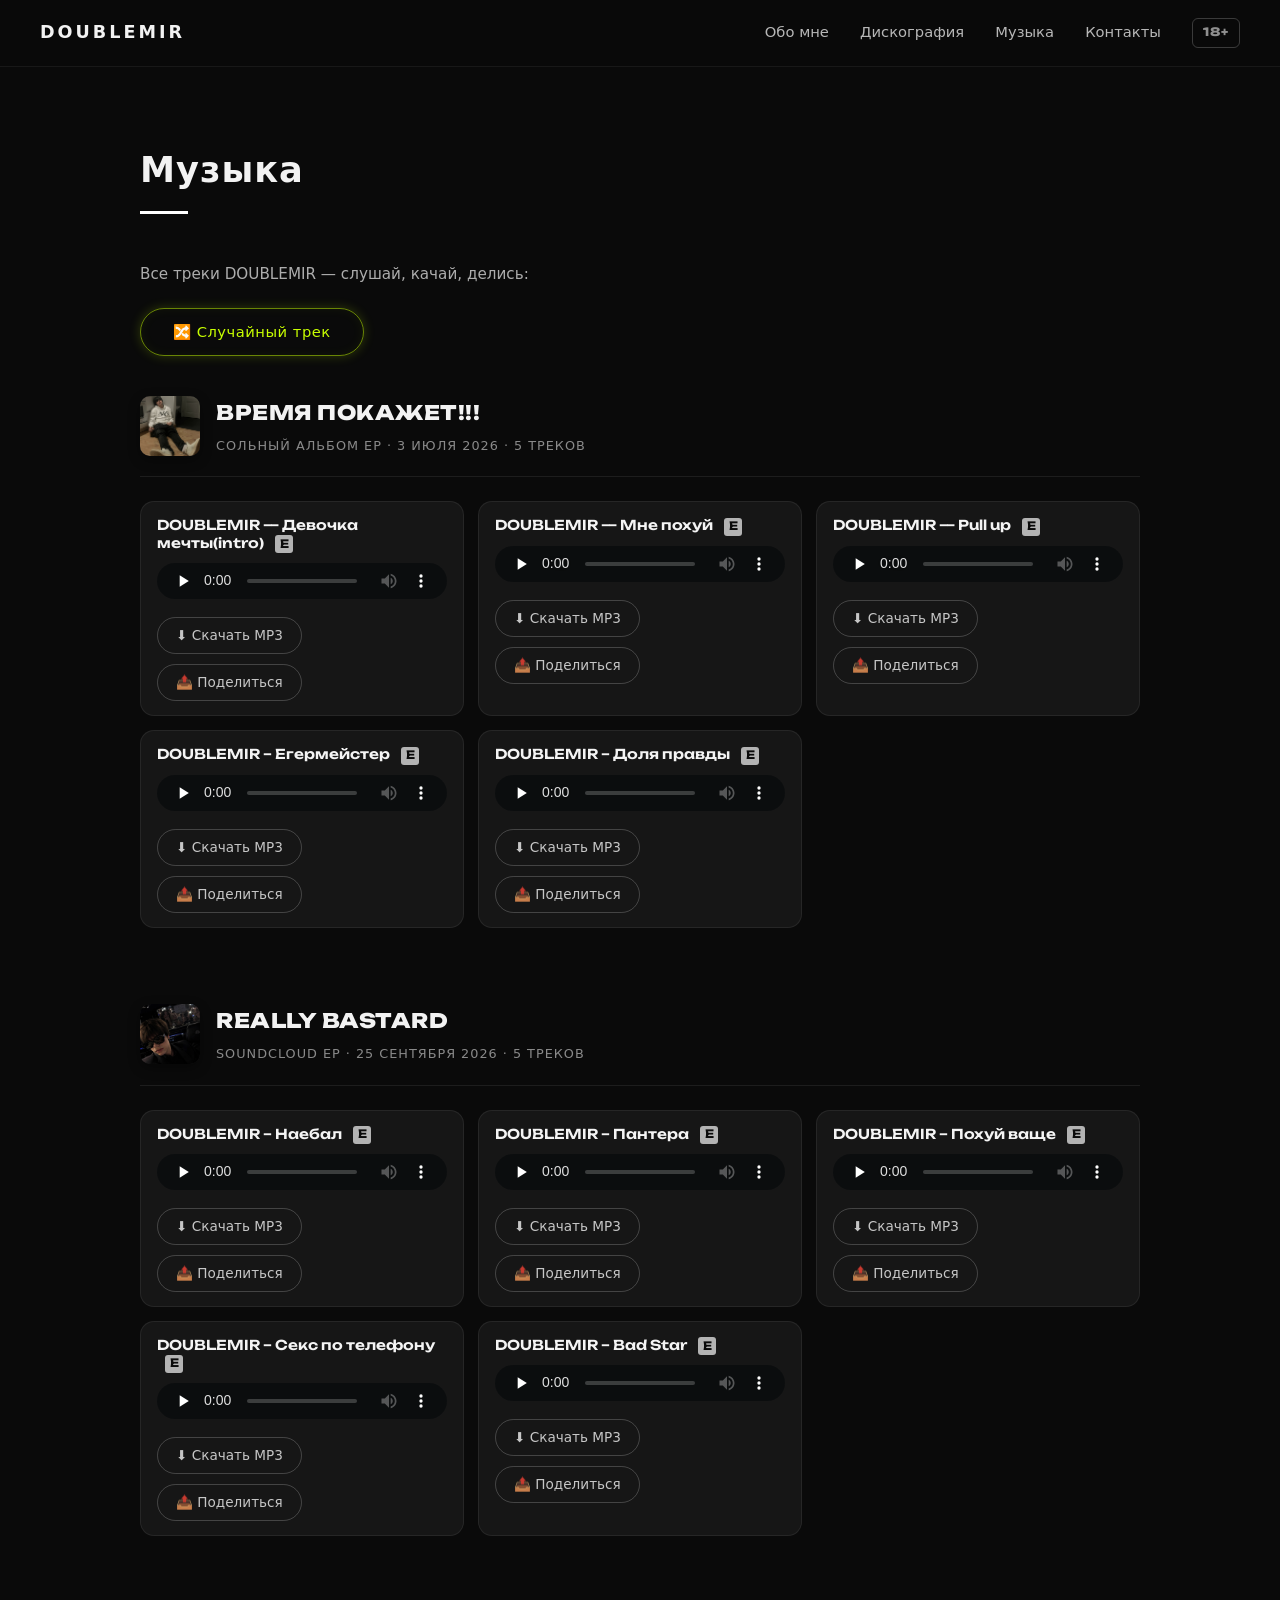
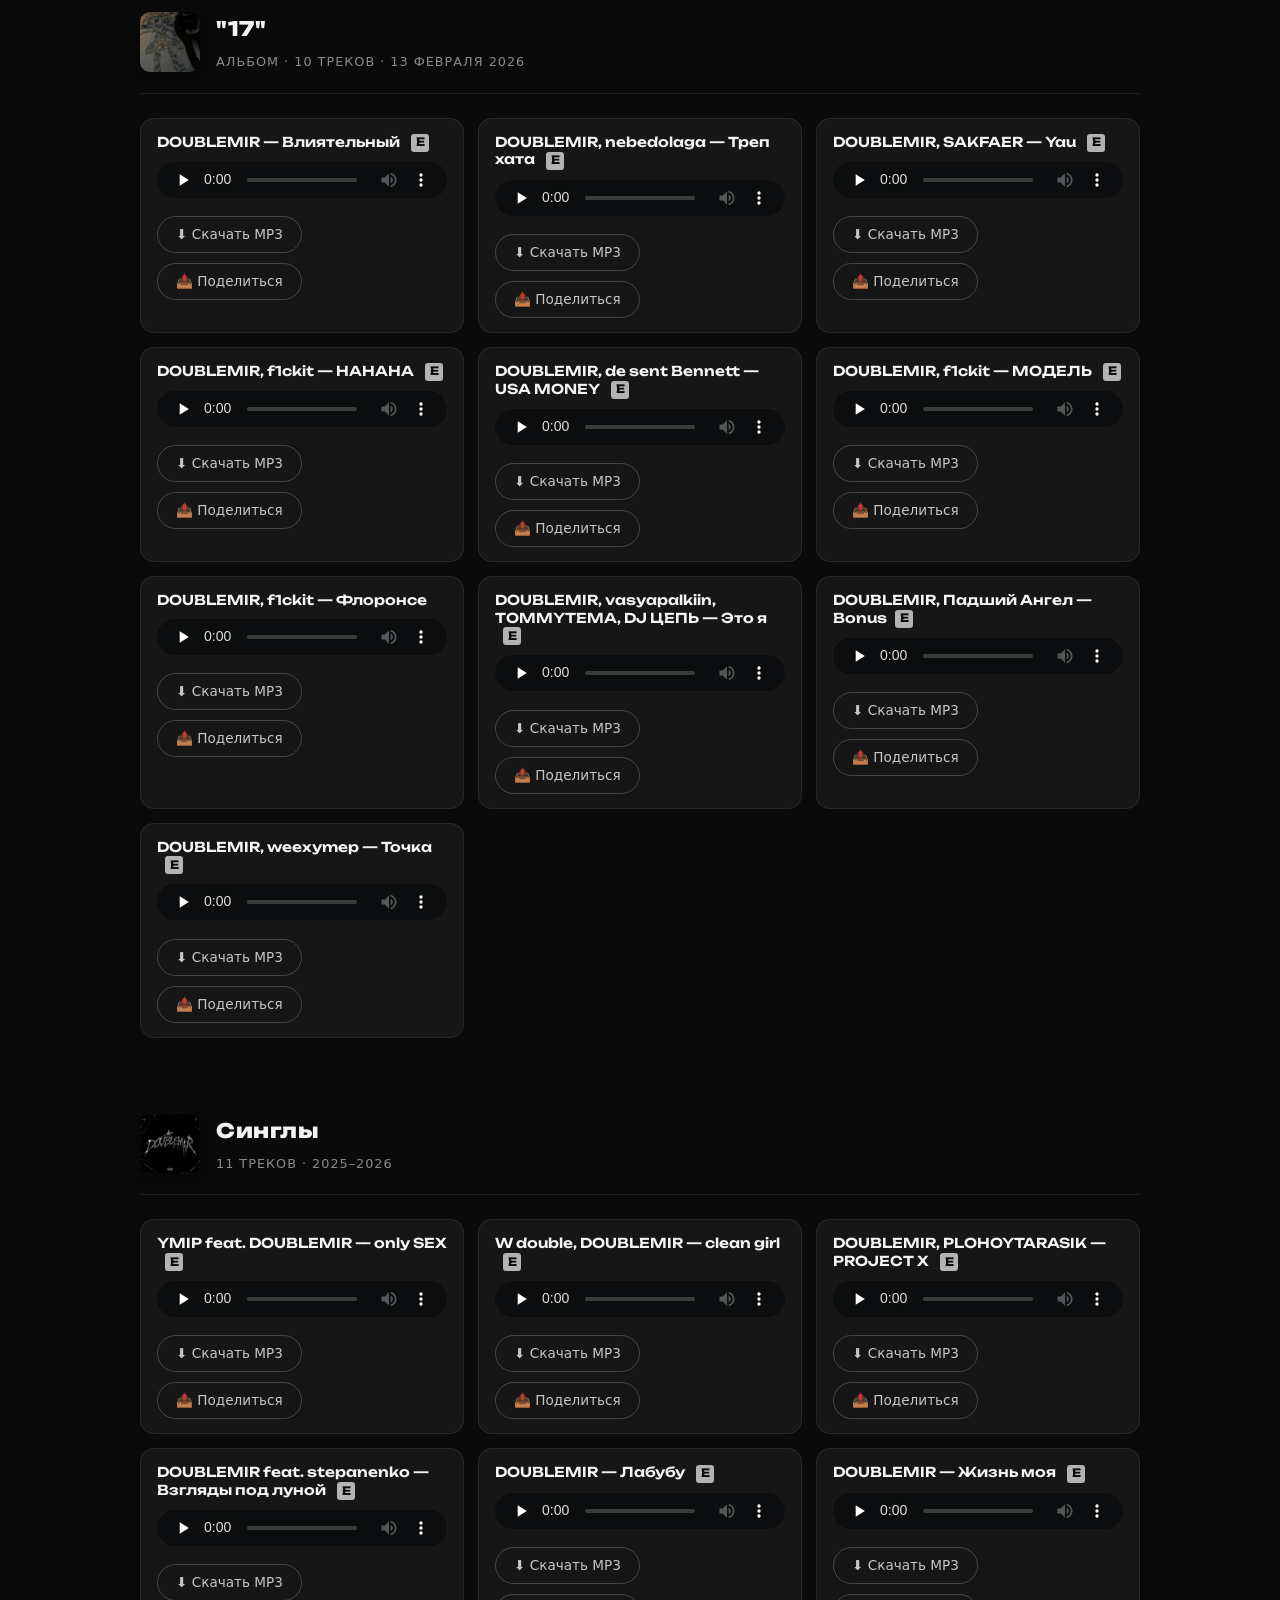
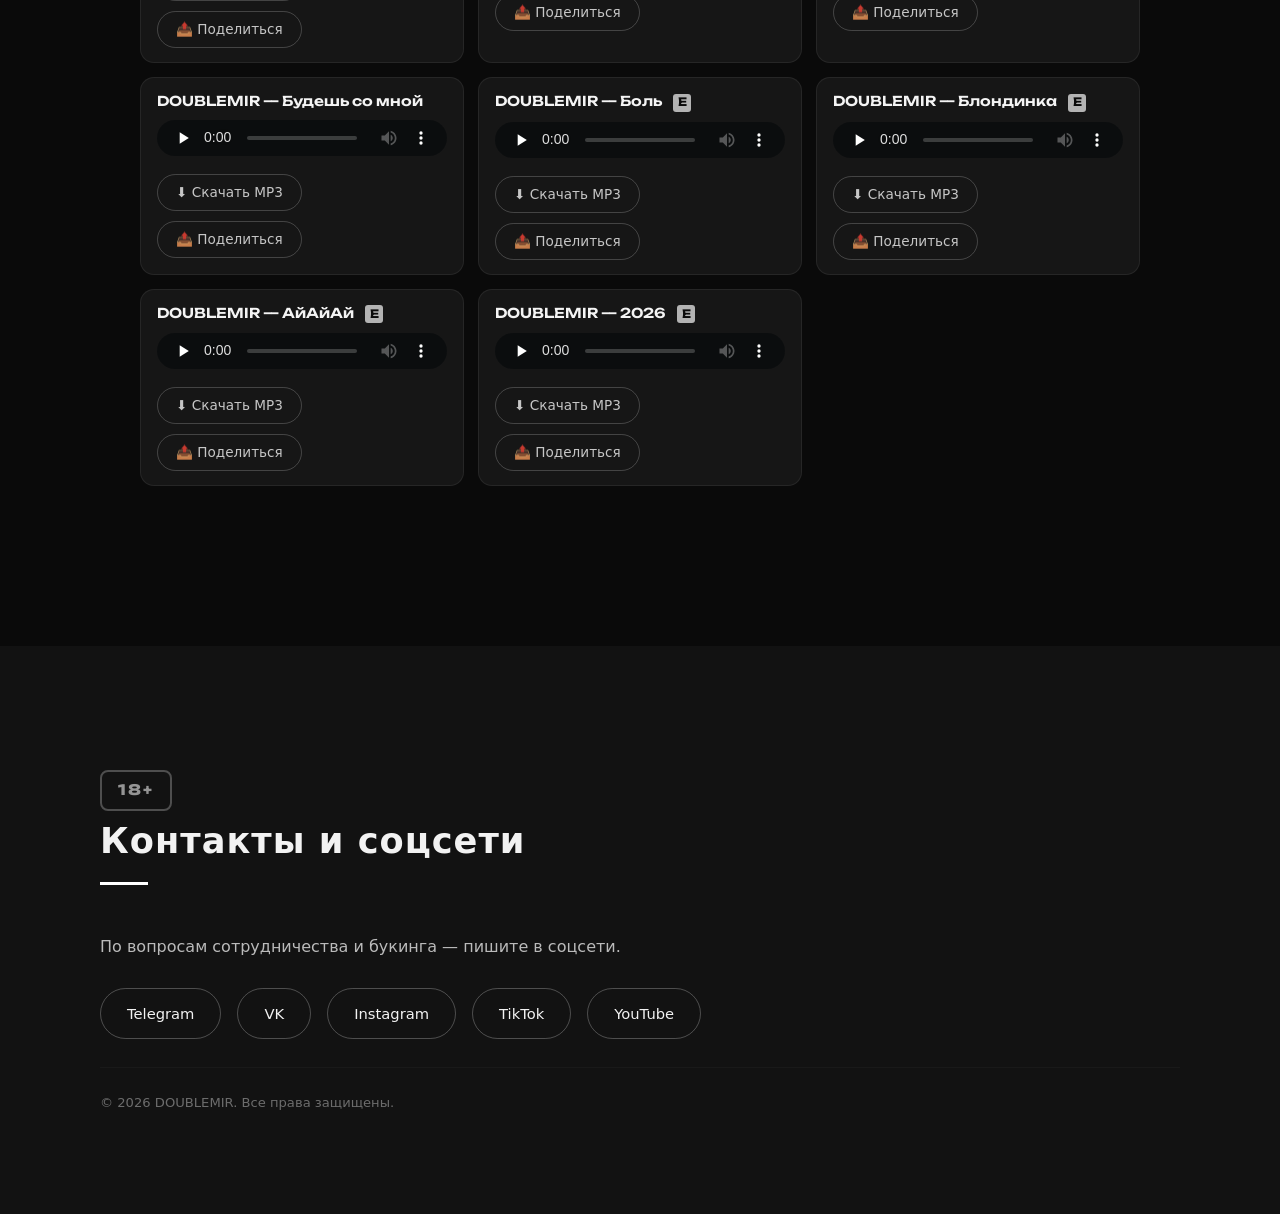
==== commit 8184bef9: "Add files via upload" ====
--- a/music.html
+++ b/music.html
@@ -42,7 +42,7 @@
       </div>
       <div class="album-header-info">
         <h3>ВРЕМЯ ПОКАЖЕТ!!!</h3>
-        <p class="album-meta">Сольный альбом (EP) · 3 июля 2026 · 5 треков</p>
+        <p class="album-meta">Сольный альбом EP · 3 июля 2026 · 5 треков</p>
       </div>
     </div>
     <div class="tracklist">
@@ -152,7 +152,7 @@
       </div>
       <div class="album-header-info">
         <h3>"17"</h3>
-        <p class="album-meta"> Альбом · 13 февраля 2026 · 10 треков </p>
+        <p class="album-meta"> Альбом · 10 треков · 13 февраля 2026 </p>
       </div>
     </div>
     <div class="tracklist">
@@ -252,7 +252,7 @@
       </div>
     </div>
     <div class="tracklist">
-      <div class="track" id="only-sex">
+      <div class="track" id="only-sex" data-cover="imgsingles/only-sex.jpg">
         <p class="track-title">YMIP feat. DOUBLEMIR — only SEX <span class="explicit">E</span></p>
         <p class="track-plays" data-plays-for="only-sex"></p>
         <div class="eq"><span></span><span></span><span></span><span></span></div>
@@ -260,7 +260,7 @@
         <a href="audio1/YMIP feat. DOUBLEMIR — only SEX.mp3" download="DOUBLEMIR - only SEX.mp3" class="download-btn">⬇ Скачать MP3</a>
         <button class="share-btn" onclick="shareTrack('YMIP feat. DOUBLEMIR — only SEX')">📤 Поделиться</button>
       </div>
-      <div class="track" id="clean-girl">
+      <div class="track" id="clean-girl" data-cover="imgsingles/clean-girl.jpg">
         <p class="track-title">W double, DOUBLEMIR — clean girl <span class="explicit">E</span></p>
         <p class="track-plays" data-plays-for="clean-girl"></p>
         <div class="eq"><span></span><span></span><span></span><span></span></div>
@@ -268,7 +268,7 @@
         <a href="audio1/W double, DOUBLEMIR — clean girl.mp3" download="DOUBLEMIR - clean girl.mp3" class="download-btn">⬇ Скачать MP3</a>
         <button class="share-btn" onclick="shareTrack('W double, DOUBLEMIR — clean girl')">📤 Поделиться</button>
       </div>
-      <div class="track" id="project-x">
+      <div class="track" id="project-x" data-cover="imgsingles/project-x.jpg">
         <p class="track-title">DOUBLEMIR, PLOHOYTARASIK — PROJECT X <span class="explicit">E</span></p>
         <p class="track-plays" data-plays-for="project-x"></p>
         <div class="eq"><span></span><span></span><span></span><span></span></div>
@@ -276,7 +276,7 @@
         <a href="audio1/DOUBLEMIR, PLOHOYTARASIK — PROJECT X.mp3" download="DOUBLEMIR - PROJECT X.mp3" class="download-btn">⬇ Скачать MP3</a>
         <button class="share-btn" onclick="shareTrack('DOUBLEMIR, PLOHOYTARASIK — PROJECT X')">📤 Поделиться</button>
       </div>
-      <div class="track" id="vzglyady">
+      <div class="track" id="vzglyady" data-cover="imgsingles/vzglyady.jpg">
         <p class="track-title">DOUBLEMIR feat. stepanenko — Взгляды под луной <span class="explicit">E</span></p>
         <p class="track-plays" data-plays-for="vzglyady"></p>
         <div class="eq"><span></span><span></span><span></span><span></span></div>
@@ -284,7 +284,7 @@
         <a href="audio1/DOUBLEMIR feat. stepanenko — Взгляды под луной.mp3" download="DOUBLEMIR - Взгляды под луной.mp3" class="download-btn">⬇ Скачать MP3</a>
         <button class="share-btn" onclick="shareTrack('DOUBLEMIR feat. stepanenko — Взгляды под луной')">📤 Поделиться</button>
       </div>
-      <div class="track" id="labubu">
+      <div class="track" id="labubu" data-cover="imgsingles/labubu.jpg">
         <p class="track-title">DOUBLEMIR — Лабубу <span class="explicit">E</span></p>
         <p class="track-plays" data-plays-for="labubu"></p>
         <div class="eq"><span></span><span></span><span></span><span></span></div>
@@ -292,7 +292,7 @@
         <a href="audio2/DOUBLEMIR — Лабубу.mp3" download="DOUBLEMIR - Лабубу.mp3" class="download-btn">⬇ Скачать MP3</a>
         <button class="share-btn" onclick="shareTrack('Лабубу')">📤 Поделиться</button>
       </div>
-      <div class="track" id="zhizn-moya">
+      <div class="track" id="zhizn-moya" data-cover="imgsingles/zhizn-moya.jpg">
         <p class="track-title">DOUBLEMIR — Жизнь моя <span class="explicit">E</span></p>
         <p class="track-plays" data-plays-for="zhizn-moya"></p>
         <div class="eq"><span></span><span></span><span></span><span></span></div>
@@ -300,7 +300,7 @@
         <a href="audio2/DOUBLEMIR — Жизнь моя.mp3" download="DOUBLEMIR - Жизнь моя.mp3" class="download-btn">⬇ Скачать MP3</a>
         <button class="share-btn" onclick="shareTrack('Жизнь моя')">📤 Поделиться</button>
       </div>
-      <div class="track" id="budes-so-mnoy">
+      <div class="track" id="budes-so-mnoy" data-cover="imgsingles/budes-so-mnoy.jpg">
         <p class="track-title">DOUBLEMIR — Будешь со мной</p>
         <p class="track-plays" data-plays-for="budes-so-mnoy"></p>
         <div class="eq"><span></span><span></span><span></span><span></span></div>
@@ -308,7 +308,7 @@
         <a href="audio2/DOUBLEMIR — Будешь со мной.mp3" download="DOUBLEMIR - Будешь со мной.mp3" class="download-btn">⬇ Скачать MP3</a>
         <button class="share-btn" onclick="shareTrack('Будешь со мной')">📤 Поделиться</button>
       </div>
-      <div class="track" id="bol">
+      <div class="track" id="bol" data-cover="imgsingles/bol.jpg">
         <p class="track-title">DOUBLEMIR — Боль <span class="explicit">E</span></p>
         <p class="track-plays" data-plays-for="bol"></p>
         <div class="eq"><span></span><span></span><span></span><span></span></div>
@@ -316,7 +316,7 @@
         <a href="audio2/DOUBLEMIR — Боль.mp3" download="DOUBLEMIR - Боль.mp3" class="download-btn">⬇ Скачать MP3</a>
         <button class="share-btn" onclick="shareTrack('Боль')">📤 Поделиться</button>
       </div>
-      <div class="track" id="blondinka">
+      <div class="track" id="blondinka" data-cover="imgsingles/blondinka.jpg">
         <p class="track-title">DOUBLEMIR — Блондинка <span class="explicit">E</span></p>
         <p class="track-plays" data-plays-for="blondinka"></p>
         <div class="eq"><span></span><span></span><span></span><span></span></div>
@@ -324,7 +324,7 @@
         <a href="audio2/DOUBLEMIR — Блондинка.mp3" download="DOUBLEMIR - Блондинка.mp3" class="download-btn">⬇ Скачать MP3</a>
         <button class="share-btn" onclick="shareTrack('Блондинка')">📤 Поделиться</button>
       </div>
-      <div class="track" id="ay-ay-ay">
+      <div class="track" id="ay-ay-ay" data-cover="imgsingles/ay-ay-ay.jpg">
         <p class="track-title">DOUBLEMIR — АйАйАй <span class="explicit">E</span></p>
         <p class="track-plays" data-plays-for="ay-ay-ay"></p>
         <div class="eq"><span></span><span></span><span></span><span></span></div>
@@ -332,7 +332,7 @@
         <a href="audio2/DOUBLEMIR — АЙ АЙ АЙ.mp3" download="DOUBLEMIR — АЙ АЙ АЙ.mp3" class="download-btn">⬇ Скачать MP3</a>
         <button class="share-btn" onclick="shareTrack('АйАйАй')">📤 Поделиться</button>
       </div>
-      <div class="track" id="2026">
+      <div class="track" id="2026" data-cover="imgsingles/2026.jpg">
         <p class="track-title">DOUBLEMIR — 2026 <span class="explicit">E</span></p>
         <p class="track-plays" data-plays-for="2026"></p>
         <div class="eq"><span></span><span></span><span></span><span></span></div>
@@ -604,17 +604,18 @@
     });
   }
 
-  /* Выключаем shuffle ТОЛЬКО при клике на название трека */
-getAllTracks().forEach(track => {
-  const title = track.querySelector('.track-title');
-  if (!title) return;
-  title.addEventListener('click', () => {
-    shuffleMode = false;
-    shuffleQueue = [];
-    const btn = document.getElementById('randomTrack');
-    if (btn) btn.classList.remove('active');
+  getAllTracks().forEach(track => {
+    const audio = track.querySelector('audio');
+    if (!audio) return;
+    audio.addEventListener('mousedown', () => {
+      shuffleMode = false;
+      shuffleQueue = [];
+    });
+    audio.addEventListener('touchstart', () => {
+      shuffleMode = false;
+      shuffleQueue = [];
+    });
   });
-});
 
   function shareTrack(trackName) {
     const anchorMap = {
@@ -701,4 +702,4 @@
   }
 </script>
 </body>
-</html>
+</html>
--- a/style.css
+++ b/style.css
@@ -1255,4 +1255,14 @@
 .section {
   opacity: 1 !important;
   transform: none !important;
-}+}
+/* Активная кнопка shuffle */
+.random-btn.active {
+  background: #c8ff00;
+  color: #0a0a0a;
+  border-color: #c8ff00;
+  animation: none;
+  box-shadow:
+    0 0 30px rgba(200, 255, 0, 0.6),
+    0 0 60px rgba(200, 255, 0, 0.3);
+}
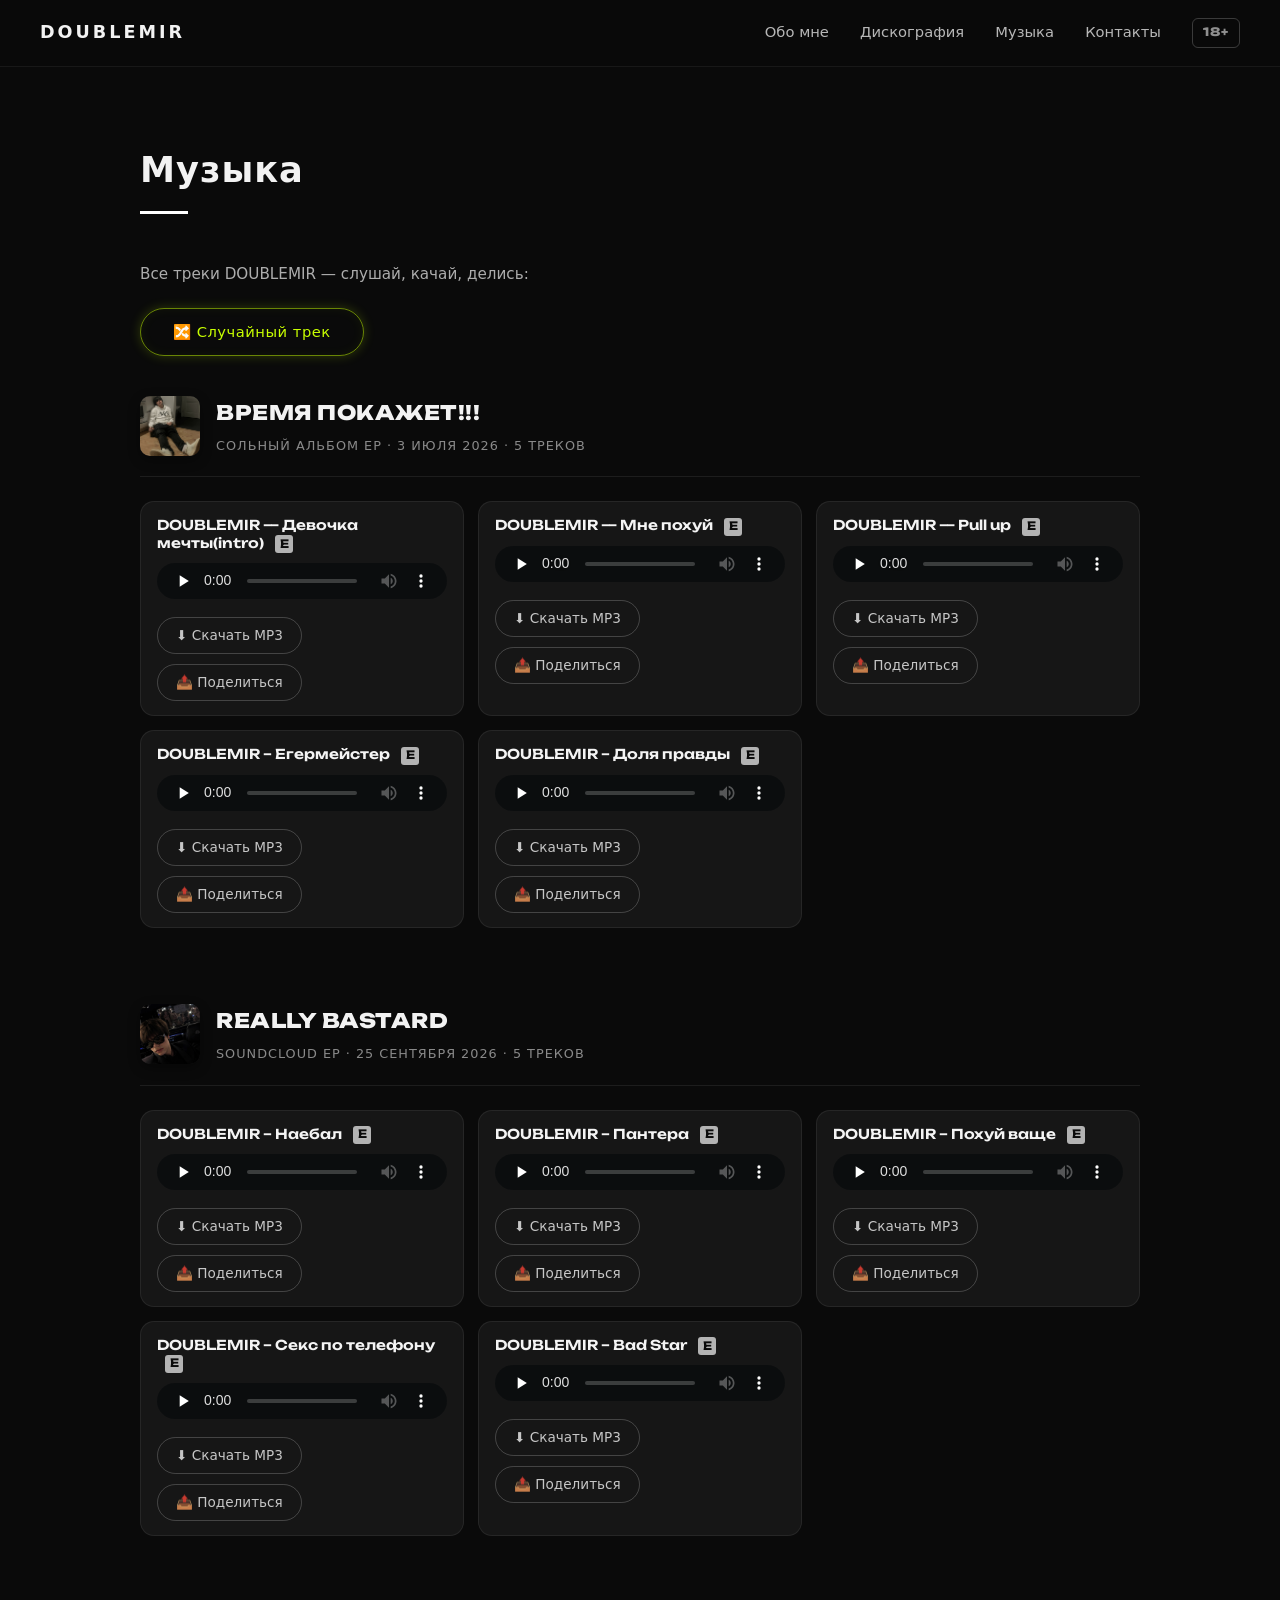
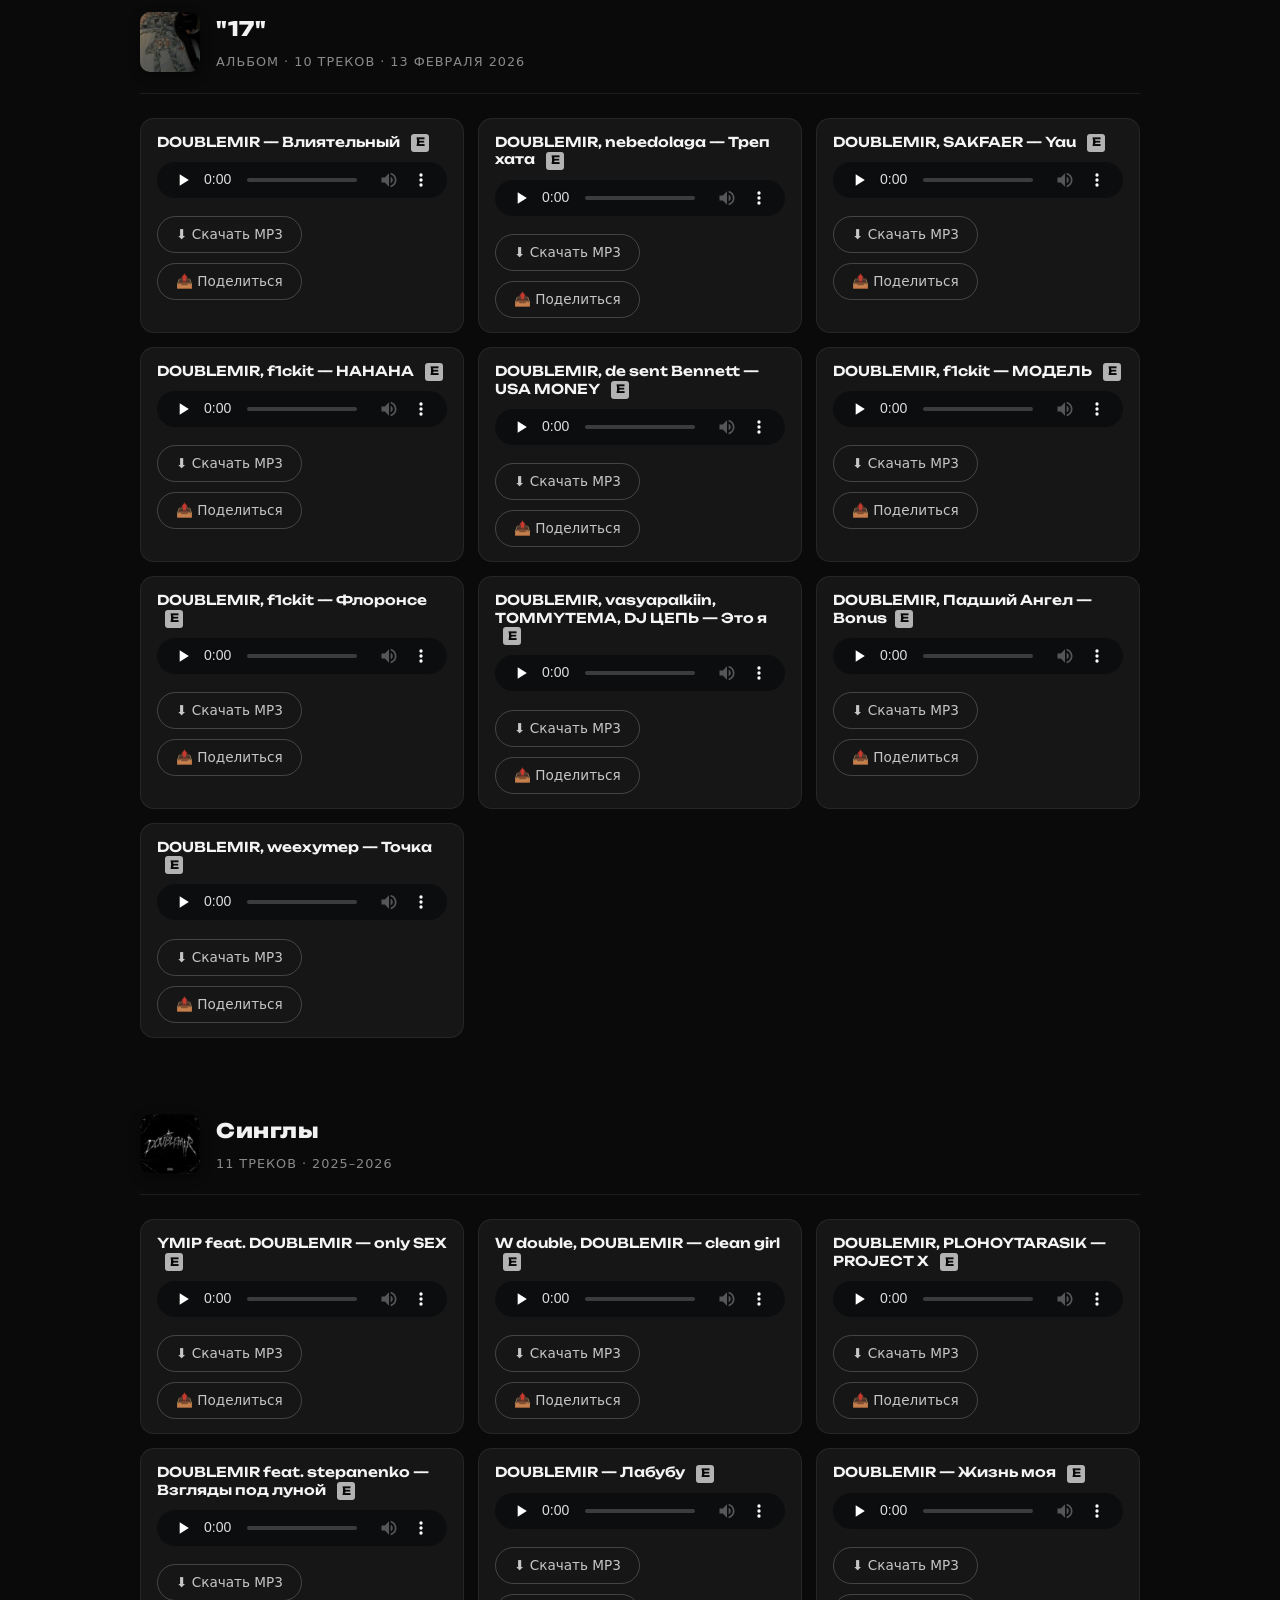
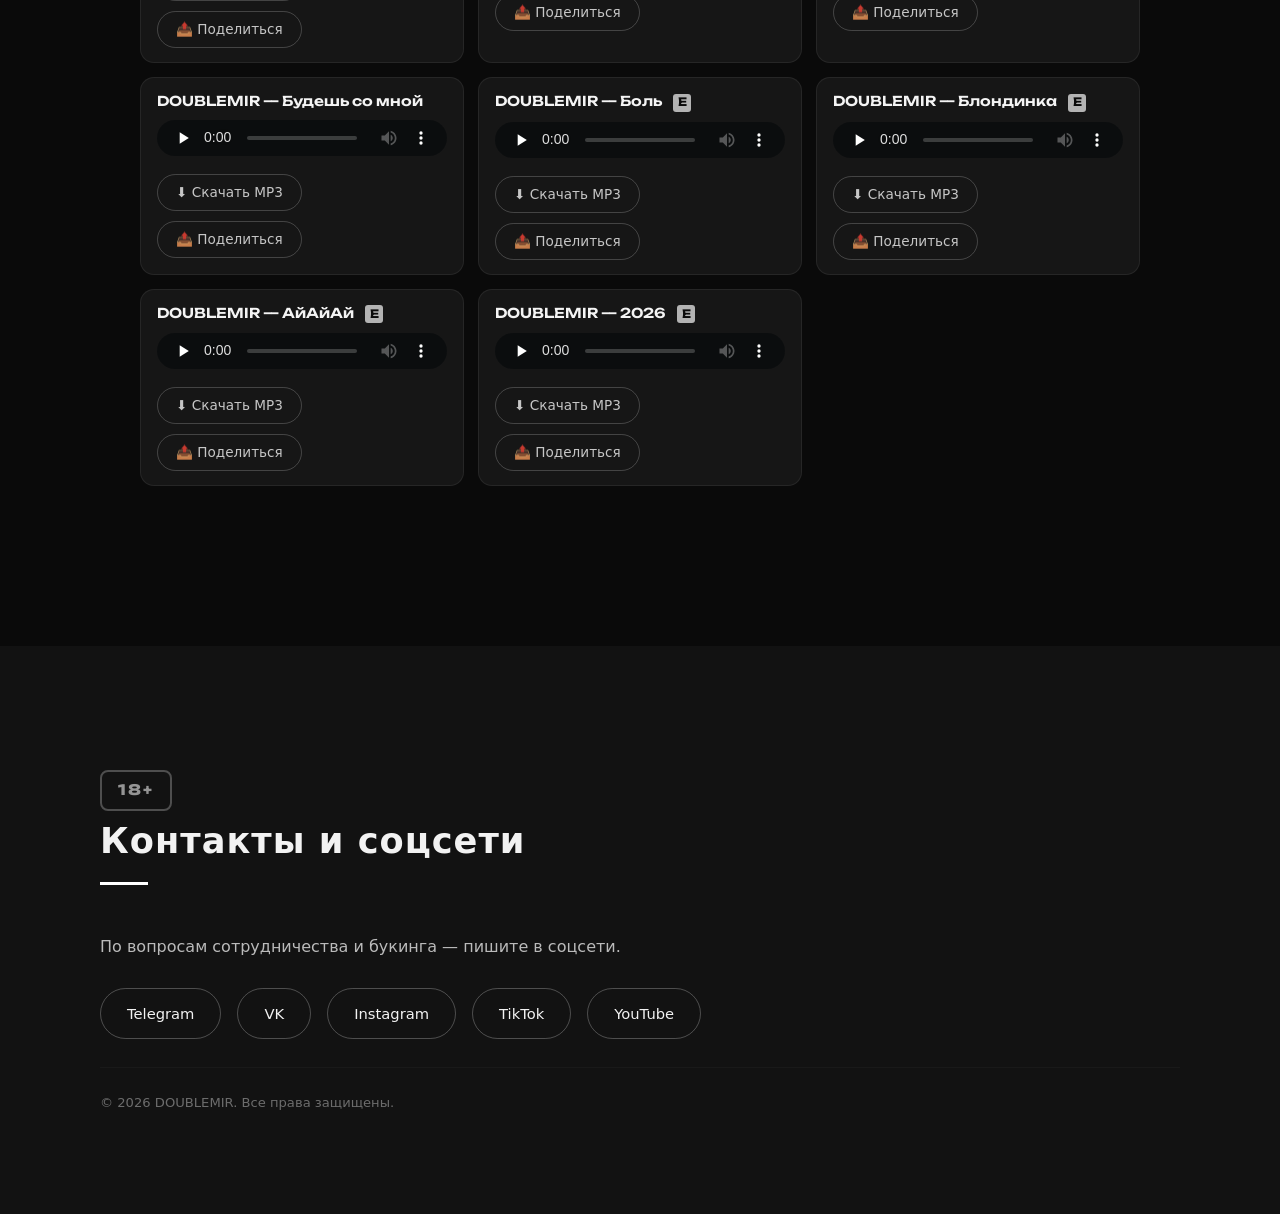
==== commit 96a1dc9a: "Add files via upload" ====
--- a/music.html
+++ b/music.html
@@ -46,25 +46,25 @@
       </div>
     </div>
     <div class="tracklist">
-      <div class="track" id="devochka mechty (Intro)">
+      <div class="track" id="devochka-mechty">
         <p class="track-title">DOUBLEMIR — Девочка мечты(intro) <span class="explicit">E</span></p>
-        <p class="track-plays" data-plays-for="devochka mechty (Intro)"></p>
+        <p class="track-plays" data-plays-for="devochka-mechty"></p>
         <div class="eq"><span></span><span></span><span></span><span></span></div>
         <audio controls preload="none"><source src="audio2/DOUBLEMIR — Девочка мечты.mp3" type="audio/mpeg"></audio>
         <a href="audio2/DOUBLEMIR — Девочка мечты.mp3" download="DOUBLEMIR — Девочка мечты.mp3" class="download-btn">⬇ Скачать MP3</a>
         <button class="share-btn" onclick="shareTrack('Девочка мечты(intro)')">📤 Поделиться</button>
       </div>
-      <div class="track" id="mne poxyi">
+      <div class="track" id="mne-poxyi">
         <p class="track-title">DOUBLEMIR — Мне похуй <span class="explicit">E</span></p>
-        <p class="track-plays" data-plays-for="mne poxyi"></p>
+        <p class="track-plays" data-plays-for="mne-poxyi"></p>
         <div class="eq"><span></span><span></span><span></span><span></span></div>
         <audio controls preload="none"><source src="audio2/DOUBLEMIR — Мне похуй.mp3" type="audio/mpeg"></audio>
         <a href="audio2/DOUBLEMIR — Мне похуй.mp3" download="DOUBLEMIR — Мне похуй.mp3" class="download-btn">⬇ Скачать MP3</a>
         <button class="share-btn" onclick="shareTrack('Мне похуй')">📤 Поделиться</button>
       </div>
-      <div class="track" id="Pull Up">
+      <div class="track" id="pull-up">
         <p class="track-title">DOUBLEMIR — Pull up <span class="explicit">E</span></p>
-        <p class="track-plays" data-plays-for="Pull Up"></p>
+        <p class="track-plays" data-plays-for="pull-up"></p>
         <div class="eq"><span></span><span></span><span></span><span></span></div>
         <audio controls preload="none"><source src="audio2/DOUBLEMIR — Pull up.mp3" type="audio/mpeg"></audio>
         <a href="audio2/DOUBLEMIR — Pull up.mp3" download="DOUBLEMIR — Pull up.mp3" class="download-btn">⬇ Скачать MP3</a>
@@ -164,73 +164,73 @@
         <a href="audio2/DOUBLEMIR — Влиятельный.mp3" download="DOUBLEMIR — Влиятельный.mp3" class="download-btn">⬇ Скачать MP3</a>
         <button class="share-btn" onclick="shareTrack('Влиятельный')">📤 Поделиться</button>
       </div>
-      <div class="track" id="Trap-hata">
+      <div class="track" id="trap-hata">
         <p class="track-title">DOUBLEMIR, nebedolaga — Треп хата <span class="explicit">E</span></p>
-        <p class="track-plays" data-plays-for="Trap-hata"></p>
+        <p class="track-plays" data-plays-for="trap-hata"></p>
         <div class="eq"><span></span><span></span><span></span><span></span></div>
         <audio controls preload="none"><source src="audio1/DOUBLEMIR, nebedolaga — Треп хата.mp3" type="audio/mpeg"></audio>
         <a href="audio1/DOUBLEMIR, nebedolaga — Треп хата.mp3" download="DOUBLEMIR, nebedolaga — Треп хата.mp3" class="download-btn">⬇ Скачать MP3</a>
         <button class="share-btn" onclick="shareTrack('Треп хата')">📤 Поделиться</button>
       </div>
-      <div class="track" id="Yau">
+      <div class="track" id="yau">
         <p class="track-title">DOUBLEMIR, SAKFAER — Yau <span class="explicit">E</span></p>
-        <p class="track-plays" data-plays-for="Yau"></p>
+        <p class="track-plays" data-plays-for="yau"></p>
         <div class="eq"><span></span><span></span><span></span><span></span></div>
         <audio controls preload="none"><source src="audio1/DOUBLEMIR, SAKFAER — Yau.mp3" type="audio/mpeg"></audio>
         <a href="audio1/DOUBLEMIR, SAKFAER — Yau.mp3" download="DOUBLEMIR, SAKFAER — Yau.mp3" class="download-btn">⬇ Скачать MP3</a>
         <button class="share-btn" onclick="shareTrack('Yau')">📤 Поделиться</button>
       </div>
-      <div class="track" id="HAHAHA">
+      <div class="track" id="hahaha">
         <p class="track-title">DOUBLEMIR, f1ckit — HAHAHA <span class="explicit">E</span></p>
-        <p class="track-plays" data-plays-for="HAHAHA"></p>
+        <p class="track-plays" data-plays-for="hahaha"></p>
         <div class="eq"><span></span><span></span><span></span><span></span></div>
         <audio controls preload="none"><source src="audio1/DOUBLEMIR, f1ckit — HAHAHA.mp3" type="audio/mpeg"></audio>
         <a href="audio1/DOUBLEMIR, f1ckit — HAHAHA.mp3" download="DOUBLEMIR, f1ckit — HAHAHA.mp3" class="download-btn">⬇ Скачать MP3</a>
         <button class="share-btn" onclick="shareTrack('HAHAHA')">📤 Поделиться</button>
       </div>
-      <div class="track" id="USA-MONEY">
+      <div class="track" id="usa-money">
         <p class="track-title">DOUBLEMIR, de sent Bennett — USA MONEY <span class="explicit">E</span></p>
-        <p class="track-plays" data-plays-for="USA-MONEY"></p>
+        <p class="track-plays" data-plays-for="usa-money"></p>
         <div class="eq"><span></span><span></span><span></span><span></span></div>
         <audio controls preload="none"><source src="audio1/DOUBLEMIR, de sent Bennett — USA MONEY.mp3" type="audio/mpeg"></audio>
         <a href="audio1/DOUBLEMIR, de sent Bennett — USA MONEY.mp3" download="DOUBLEMIR, de sent Bennett — USA MONEY.mp3" class="download-btn">⬇ Скачать MP3</a>
         <button class="share-btn" onclick="shareTrack('USA MONEY')">📤 Поделиться</button>
       </div>
-      <div class="track" id="Model">
+      <div class="track" id="model">
         <p class="track-title">DOUBLEMIR, f1ckit — МОДЕЛЬ <span class="explicit">E</span></p>
-        <p class="track-plays" data-plays-for="Model"></p>
+        <p class="track-plays" data-plays-for="model"></p>
         <div class="eq"><span></span><span></span><span></span><span></span></div>
         <audio controls preload="none"><source src="audio1/DOUBLEMIR, f1ckit — МОДЕЛЬ.mp3" type="audio/mpeg"></audio>
         <a href="audio1/DOUBLEMIR, f1ckit — МОДЕЛЬ.mp3" download="DOUBLEMIR, f1ckit — МОДЕЛЬ.mp3" class="download-btn">⬇ Скачать MP3</a>
         <button class="share-btn" onclick="shareTrack('МОДЕЛЬ')">📤 Поделиться</button>
       </div>
       <div class="track" id="floronce">
-        <p class="track-title">DOUBLEMIR, f1ckit — Флоронсе</p>
+        <p class="track-title">DOUBLEMIR, f1ckit — Флоронсе  <span class="explicit">E</span></p>
         <p class="track-plays" data-plays-for="floronce"></p>
         <div class="eq"><span></span><span></span><span></span><span></span></div>
         <audio controls preload="none"><source src="audio1/DOUBLEMIR, f1ckit — Флоронсе.mp3" type="audio/mpeg"></audio>
         <a href="audio1/DOUBLEMIR, f1ckit — Флоронсе.mp3" download="DOUBLEMIR, f1ckit — Флоронсе.mp3" class="download-btn">⬇ Скачать MP3</a>
         <button class="share-btn" onclick="shareTrack('Флоронсе')">📤 Поделиться</button>
       </div>
-      <div class="track" id="Eto-Ya">
+      <div class="track" id="eto-ya">
         <p class="track-title">DOUBLEMIR, vasyapalkiin, TOMMYTEMA, DJ ЦЕПЬ — Это я <span class="explicit">E</span></p>
-        <p class="track-plays" data-plays-for="Eto-Ya"></p>
+        <p class="track-plays" data-plays-for="eto-ya"></p>
         <div class="eq"><span></span><span></span><span></span><span></span></div>
         <audio controls preload="none"><source src="audio1/DOUBLEMIR, vasyapalkiin, TOMMYTEMA, DJ ЦЕПЬ — Это я.mp3" type="audio/mpeg"></audio>
         <a href="audio1/DOUBLEMIR, vasyapalkiin, TOMMYTEMA, DJ ЦЕПЬ — Это я.mp3" download="DOUBLEMIR, vasyapalkiin, TOMMYTEMA, DJ ЦЕПЬ — Это я.mp3" class="download-btn">⬇ Скачать MP3</a>
         <button class="share-btn" onclick="shareTrack('Это я')">📤 Поделиться</button>
       </div>
-      <div class="track" id="Bonus">
+      <div class="track" id="bonus">
         <p class="track-title">DOUBLEMIR, Падший Ангел — Bonus<span class="explicit">E</span></p>
-        <p class="track-plays" data-plays-for="Bonus"></p>
+        <p class="track-plays" data-plays-for="bonus"></p>
         <div class="eq"><span></span><span></span><span></span><span></span></div>
         <audio controls preload="none"><source src="audio1/DOUBLEMIR, Падший Ангел — Bonus.mp3" type="audio/mpeg"></audio>
         <a href="audio1/DOUBLEMIR, Падший Ангел — Bonus.mp3" download="DOUBLEMIR, Падший Ангел — Bonus.mp3" class="download-btn">⬇ Скачать MP3</a>
         <button class="share-btn" onclick="shareTrack('Bonus')">📤 Поделиться</button>
       </div>
-      <div class="track" id="Tochka">
+      <div class="track" id="tochka">
         <p class="track-title">DOUBLEMIR, weexymep — Точка <span class="explicit">E</span></p>
-        <p class="track-plays" data-plays-for="Tochka"></p>
+        <p class="track-plays" data-plays-for="tochka"></p>
         <div class="eq"><span></span><span></span><span></span><span></span></div>
         <audio controls preload="none"><source src="audio1/DOUBLEMIR, weexymep — Точка.mp3" type="audio/mpeg"></audio>
         <a href="audio1/DOUBLEMIR, weexymep — Точка.mp3" download="DOUBLEMIR, weexymep — Точка.mp3" class="download-btn">⬇ Скачать MP3</a>
@@ -589,33 +589,82 @@
     });
   });
 
-  const randomBtn = document.getElementById('randomTrack');
-  if (randomBtn) {
-    const newBtn = randomBtn.cloneNode(true);
-    randomBtn.parentNode.replaceChild(newBtn, randomBtn);
-    newBtn.addEventListener('click', () => {
-      shuffleMode = true;
-      const tracks = getAllTracks();
-      if (!tracks.length) return;
-      const first = tracks[Math.floor(Math.random() * tracks.length)];
-      const others = tracks.filter(t => t !== first);
-      shuffleQueue = shuffleArray(others);
-      playTrackAuto(first);
-    });
-  }
-
-  getAllTracks().forEach(track => {
+const randomBtn = document.getElementById('randomTrack');
+if (randomBtn) {
+  const newBtn = randomBtn.cloneNode(true);
+  randomBtn.parentNode.replaceChild(newBtn, randomBtn);
+  newBtn.addEventListener('click', () => {
+    shuffleMode = true;
+    newBtn.classList.add('active');
+    const tracks = getAllTracks();
+    if (!tracks.length) return;
+    const first = tracks[Math.floor(Math.random() * tracks.length)];
+    const others = tracks.filter(t => t !== first);
+    shuffleQueue = shuffleArray(others);
+    playTrackAuto(first);
+  });
+}
+/* Выключаем shuffle ТОЛЬКО при клике на название трека */
+getAllTracks().forEach(track => {
+  const title = track.querySelector('.track-title');
+  if (!title) return;
+  title.addEventListener('click', () => {
+    shuffleMode = false;
+    shuffleQueue = [];
+    const btn = document.getElementById('randomTrack');
+    if (btn) btn.classList.remove('active');
+  });
+});
+/* ---------- МЕТАДАННЫЕ ДЛЯ CONTROL CENTER / LOCK SCREEN ---------- */
+(function () {
+  if (!('mediaSession' in navigator)) return;
+
+  function updateMediaSession(track) {
+    const title = track.querySelector('.track-title');
     const audio = track.querySelector('audio');
     if (!audio) return;
-    audio.addEventListener('mousedown', () => {
-      shuffleMode = false;
-      shuffleQueue = [];
-    });
-    audio.addEventListener('touchstart', () => {
-      shuffleMode = false;
-      shuffleQueue = [];
+
+    let coverUrl = '';
+
+    // 1. Индивидуальная обложка трека
+    const individualCover = track.dataset.cover;
+    if (individualCover) {
+      coverUrl = new URL(individualCover, window.location.href).href;
+    } else {
+      // 2. Обложка альбома
+      const albumBlock = track.closest('.album-block');
+      if (albumBlock) {
+        const coverImg = albumBlock.querySelector('.album-header-cover img');
+        if (coverImg) {
+          coverUrl = new URL(coverImg.src, window.location.href).href;
+        }
+      }
+    }
+
+    let titleText = 'DOUBLEMIR';
+    if (title) {
+      titleText = title.textContent.replace(/\s*E\s*$/, '').trim();
+    }
+
+    navigator.mediaSession.metadata = new MediaMetadata({
+      title: titleText,
+      artist: 'DOUBLEMIR INFO',
+      album: 'DOUBLEMIR INFO',
+      artwork: coverUrl ? [
+        { src: coverUrl, sizes: '512x512', type: 'image/jpeg' },
+        { src: coverUrl, sizes: '1000x1000', type: 'image/jpeg' }
+      ] : []
+    });
+  }
+
+  document.querySelectorAll('.track').forEach(track => {
+    const audio = track.querySelector('audio');
+    if (!audio) return;
+    audio.addEventListener('play', () => {
+      updateMediaSession(track);
     });
   });
+})();
 
   function shareTrack(trackName) {
     const anchorMap = {
--- a/style.css
+++ b/style.css
@@ -1256,13 +1256,121 @@
   opacity: 1 !important;
   transform: none !important;
 }
-/* Активная кнопка shuffle */
-.random-btn.active {
-  background: #c8ff00;
-  color: #0a0a0a;
-  border-color: #c8ff00;
-  animation: none;
+/* ---------- АКТИВНАЯ КНОПКА SHUFFLE ---------- */
+.random-btn.active,
+.random-btn.active:hover,
+.random-btn.active:focus {
+  background: #c8ff00 !important;
+  color: #0a0a0a !important;
+  border-color: #c8ff00 !important;
+  animation: none !important;
   box-shadow:
-    0 0 30px rgba(200, 255, 0, 0.6),
-    0 0 60px rgba(200, 255, 0, 0.3);
-}
+    0 0 30px rgba(200, 255, 0, 0.7),
+    0 0 60px rgba(200, 255, 0, 0.4),
+    inset 0 0 15px rgba(255, 255, 255, 0.25) !important;
+  transform: translateY(-2px) !important;
+}
+/* ---------- ЗАПРЕТ ВЫДЕЛЕНИЯ НА ГЛАВНОМ ЭКРАНЕ И В ШАПКЕ ---------- */
+.hero,
+.hero-content,
+.hero h1,
+.hero p,
+.hero .btn,
+.animated-title,
+.animated-title span,
+/* Бегущая строка */
+.marquee,
+.marquee-track,
+.marquee-track span,
+/* Шапка */
+.nav,
+.nav nav,
+.nav nav a,
+.logo,
+.age-mark-nav {
+  user-select: none;
+  -webkit-user-select: none;
+  -moz-user-select: none;
+  -ms-user-select: none;
+  -webkit-touch-callout: none;
+  -webkit-tap-highlight-color: transparent;
+}
+/* ---------- ПАСХАЛКА: ВЗЛОМ САЙТА ---------- */
+.hack-overlay {
+  position: fixed;
+  inset: 0;
+  z-index: 99999;
+  background: rgba(0, 0, 0, 0.92);
+  opacity: 0;
+  visibility: hidden;
+  pointer-events: none;
+  transition: opacity 0.3s, visibility 0.3s;
+  overflow: hidden;
+}
+
+.hack-overlay.show {
+  opacity: 1;
+  visibility: visible;
+}
+
+.hack-banner {
+  position: absolute;
+  top: 0;
+  left: 0;
+  right: 0;
+  padding: 20px 0;
+  background: #ff003c;
+  color: #fff;
+  font-family: 'Unbounded', sans-serif;
+  font-weight: 900;
+  font-size: clamp(1.2rem, 3vw, 1.8rem);
+  letter-spacing: 6px;
+  text-align: center;
+  text-transform: uppercase;
+  box-shadow: 0 0 60px rgba(255, 0, 60, 0.8);
+  animation: bannerBlink 0.4s ease-in-out infinite alternate;
+  z-index: 3;
+}
+
+@keyframes bannerBlink {
+  from { opacity: 1; }
+  to   { opacity: 0.7; }
+}
+
+.hack-code {
+  position: absolute;
+  top: 80px;
+  left: 20px;
+  right: 20px;
+  bottom: 20px;
+  font-family: 'Courier New', monospace;
+  font-size: 0.85rem;
+  line-height: 1.5;
+  color: #00ff41;
+  text-shadow: 0 0 8px rgba(0, 255, 65, 0.7);
+  white-space: pre-wrap;
+  word-break: break-all;
+  overflow: hidden;
+  z-index: 2;
+}
+
+/* Тряска сайта */
+body.hacking {
+  animation: siteShake 0.15s linear infinite;
+}
+
+@keyframes siteShake {
+  0%, 100% { transform: translate(0, 0); }
+  25%      { transform: translate(-3px, 2px); }
+  50%      { transform: translate(3px, -2px); }
+  75%      { transform: translate(-2px, -3px); }
+}
+
+/* Перепрошивка букв DOUBLEMIR */
+.animated-title.hacking span {
+  color: #00ff41;
+  text-shadow:
+    0 0 20px rgba(0, 255, 65, 0.9),
+    0 0 40px rgba(0, 255, 65, 0.5);
+  font-family: 'Courier New', monospace;
+}
